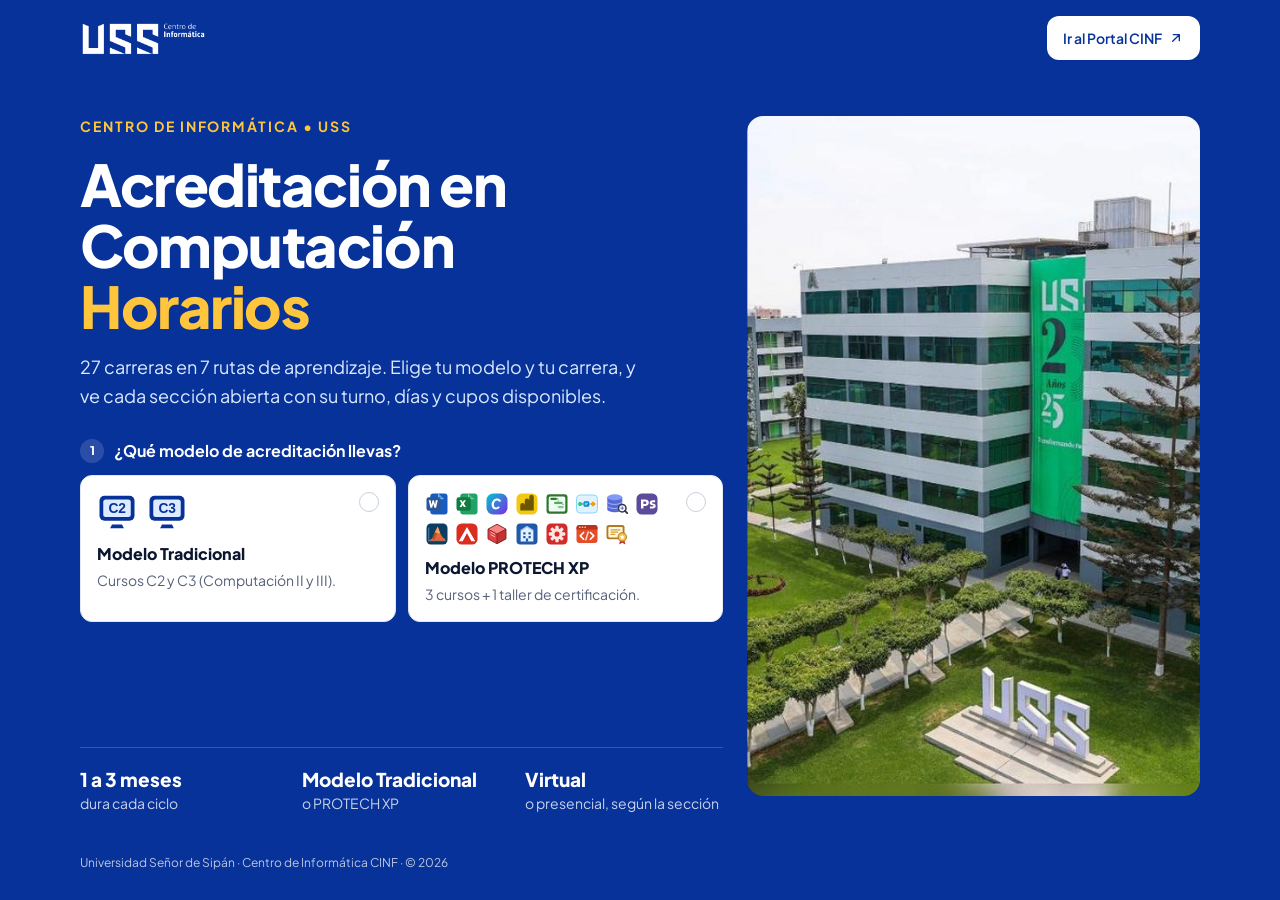
==== horarios.html @ 398cfa82 "fix(datos): filtrar filas de resumen, tratar cupos 0 sin capacidad como por definir y priorizar hoja" ====
<!DOCTYPE html>
<html lang="es" data-type="service" data-radius="soft" data-motion>

<head>
    <meta charset="utf-8" />
    <meta name="viewport" content="width=device-width, initial-scale=1" />
    <title>Horarios por carrera | Centro de Informática USS</title>
    <meta name="description"
        content="Secciones del Centro de Informática USS para tu carrera y ciclo: estado, fechas, turno, días y cupos disponibles." />
    <meta name="page-type" content="service" />
    <meta name="site-kind" content="other" />
    <meta name="theme-color" content="#073299" />
    <link rel="icon" type="image/x-icon" href="favicon.ico" />

    <meta property="og:type" content="website" />
    <meta property="og:title" content="Horarios por carrera · Centro de Informática USS" />
    <meta property="og:description" content="Secciones abiertas con turno, días y cupos disponibles." />
    <meta property="og:image" content="assets/img/campus-uss.jpg" />
    <meta property="og:locale" content="es_PE" />
    <meta name="twitter:card" content="summary_large_image" />

    <!-- Tipografía oficial USS: Plus Jakarta Sans -->
    <link rel="preconnect" href="https://fonts.googleapis.com" />
    <link rel="preconnect" href="https://fonts.gstatic.com" crossorigin />
    <link href="https://fonts.googleapis.com/css2?family=Plus+Jakarta+Sans:wght@400;500;600;700;800&display=swap"
        rel="stylesheet" />

    <link rel="stylesheet" href="assets/css/estilos.css?v=75" />
</head>

<body>
    <!-- Header institucional modular -->
    <header id="cinf-header" data-variant="claro" data-portal-url="https://informatica-uss.vercel.app/" data-back-url="index.html" data-back-text="Cambiar carrera o ciclo" data-logo-url="assets/img/logo-uss.png?v=61"></header>
    <script src="assets/js/nav-header.js"></script>

    <main id="contenido" class="wrap hoja-contenedor-horarios">
        <!-- Carrera, ruta, modelo y ciclo de la consulta -->
        <section class="banner-carrera" id="banner-carrera" aria-labelledby="txt-carrera-nombre">
            <h1 class="banner-carrera__nombre" id="txt-carrera-nombre">Psicología</h1>
            <div class="banner-carrera__ruta">
                <span class="banner-carrera__ciclo" id="txt-ciclo-badge"></span>
                <span class="banner-carrera__duracion" id="txt-duracion-badge"></span>
                <span class="banner-carrera__badge" id="txt-ruta-badge">Ruta 2</span>
                <span class="banner-carrera__categoria" id="txt-ruta-nombre">(Sociales y Leyes)</span>
                <span class="banner-carrera__modelo-badge" id="txt-modelo-badge">Modelo PROTECH XP</span>
            </div>
        </section>

        <!-- Filtros -->
        <section class="cinta-horarios" aria-label="Filtros de horarios">
            <p class="visually-hidden" id="conteo-secciones" aria-live="polite">Cargando horarios…</p>

            <div class="filtros-horarios">
                <label class="filtros-horarios__buscar">
                    <span class="visually-hidden">Buscar curso o sección</span>
                    <svg class="icono icono--sm filtros-horarios__lupa" viewBox="0 0 24 24" aria-hidden="true">
                        <circle cx="11" cy="11" r="7" />
                        <path d="m20 20-3.5-3.5" />
                    </svg>
                    <input type="search" class="campo" id="filtro-texto" placeholder="Curso o sección"
                        autocomplete="off" />
                </label>
                <select class="campo" id="filtro-curso" aria-label="Filtrar por curso">
                    <option value="">Todos los cursos</option>
                </select>
                <select class="campo" id="filtro-turno" aria-label="Filtrar por turno">
                    <option value="">Todos los turnos</option>
                    <option value="Madrugada">Madrugada</option>
                    <option value="Mañana">Mañana</option>
                    <option value="Tarde">Tarde</option>
                    <option value="Noche">Noche</option>
                </select>
                <select class="campo" id="filtro-dias" aria-label="Filtrar por días">
                    <option value="">Todos los días</option>
                </select>
                <button type="button" class="filtros-horarios__reset" id="btn-reset-filtros-top"
                    aria-label="Quitar todos los filtros" title="Quitar todos los filtros">
                    <svg class="icono icono--sm" viewBox="0 0 24 24" aria-hidden="true">
                        <path d="M3 12a9 9 0 1 0 3-6.7L3 8" />
                        <path d="M3 3v5h5" />
                    </svg>
                </button>
            </div>
        </section>

        <!-- Horarios: tabla en escritorio, tarjetas en celular -->
        <section class="tabla-horarios-wrap" aria-label="Secciones programadas">
            <p class="tabla-horarios__aviso">Desliza la tabla de lado para ver todas las columnas.</p>
            <div class="tabla-horarios__scroll">
                <table class="tabla-horarios">
                    <thead>
                        <tr>
                            <th scope="col">Curso</th>
                            <th scope="col">Sección</th>
                            <th scope="col">Estado</th>
                            <th scope="col">Fechas</th>
                            <th scope="col">Turno</th>
                            <th scope="col">Horario y días</th>
                            <th scope="col" class="col-centro">Cupos</th>
                            <th scope="col" class="col-centro">Registro</th>
                            <!-- <th scope="col">Docente</th> (oculta por ahora: MOSTRAR_DOCENTE en horarios.js) -->
                        </tr>
                    </thead>
                    <tbody id="filas-horarios"></tbody>
                </table>
            </div>

            <div class="tabla-horarios__vacio" id="sin-horarios" hidden>
                <h2>Ninguna sección coincide con los filtros</h2>
                <p>Prueba con otro turno o borra el texto del buscador.</p>
                <button type="button" class="btn btn--primary btn--sm" id="btn-reset-filtros">
                    Quitar los filtros
                </button>
            </div>
        </section>

        <!-- Conoce tu ruta: imágenes oficiales de las rutas PROTECH XP (solo en ese modelo).
             Cerrado por defecto: el estudiante lo abre si quiere ver su ruta. -->
        <details class="conoce-ruta" id="conoce-ruta">
            <summary class="conoce-ruta__summary">
                <span>
                    <h2 class="conoce-ruta__titulo" id="titulo-conoce-ruta" data-texto="horarios.conoceRutaTitulo">Conoce tu ruta</h2>
                    <span class="conoce-ruta__texto" id="conoce-ruta-texto">Llevas 3 cursos de tu ruta en el orden que
                        quieras y
                        terminas con 1 taller de certificación internacional.</span>
                </span>
                <svg class="icono conoce-ruta__chevron" viewBox="0 0 24 24" aria-hidden="true">
                    <path d="m6 9 6 6 6-6" />
                </svg>
            </summary>
            <div class="conoce-ruta__cuerpo" aria-roledescription="carrusel" aria-labelledby="titulo-conoce-ruta">
                <div class="conoce-ruta__flechas">
                    <button type="button" class="conoce-ruta__flecha" id="conoce-ruta-anterior"
                        aria-label="Imagen anterior">
                        <svg class="icono" viewBox="0 0 24 24" aria-hidden="true">
                            <path d="m15 6-6 6 6 6" />
                        </svg>
                    </button>
                    <button type="button" class="conoce-ruta__flecha" id="conoce-ruta-siguiente"
                        aria-label="Imagen siguiente">
                        <svg class="icono" viewBox="0 0 24 24" aria-hidden="true">
                            <path d="m9 6 6 6-6 6" />
                        </svg>
                    </button>
                </div>
                <div class="conoce-ruta__pista" id="conoce-ruta-pista" tabindex="0"
                    aria-label="Imágenes de las rutas; usa las flechas del teclado para pasar">
                    <div class="conoce-ruta__slide" data-rutas="" role="group" aria-roledescription="diapositiva"
                        aria-label="1 de 5: PROTECH XP">
                        <a class="conoce-ruta__abrir" href="assets/img/rutas/protech-xp.jpg" target="_blank"
                            rel="noopener" tabindex="-1">
                            <img src="assets/img/rutas/protech-xp.jpg?v=1"
                                alt="Acreditación en Computación PROTECH XP: 3 cursos de tu ruta de aprendizaje más 1 taller de certificación internacional, o 4 talleres de certificación. Al terminar obtienes la certificación Microsoft Office Specialist."
                                width="1600" height="905" loading="lazy" decoding="async" />
                        </a>
                    </div>
                    <div class="conoce-ruta__slide" data-rutas="1,2" role="group" aria-roledescription="diapositiva"
                        aria-label="2 de 5: Rutas 1 y 2">
                        <a class="conoce-ruta__abrir" href="assets/img/rutas/rutas-1-2.jpg" target="_blank"
                            rel="noopener" tabindex="-1">
                            <img src="assets/img/rutas/rutas-1-2.jpg?v=1"
                                alt="Agrupaciones 1 y 2. Salud: Word 365, Excel 365, Canva, Excel Asociado, SPSS y Base de datos científicos. Derecho, Psicología y Trabajo Social: Word 365, Excel 365, Canva, Word Asociado, Excel Asociado y SPSS. Ambas cierran con el Taller de Certificación Internacional."
                                width="1600" height="887" loading="lazy" decoding="async" />
                        </a>
                    </div>
                    <div class="conoce-ruta__slide" data-rutas="3,7" role="group" aria-roledescription="diapositiva"
                        aria-label="3 de 5: Rutas 3 y 7">
                        <a class="conoce-ruta__abrir" href="assets/img/rutas/rutas-3-7.jpg" target="_blank"
                            rel="noopener" tabindex="-1">
                            <img src="assets/img/rutas/rutas-3-7.jpg?v=1"
                                alt="Agrupaciones 3 y 7. Empresariales: Word 365, Excel 365, Canva, Excel Asociado, Microsoft Project y Power BI. Diseño, Comunicación, Sistemas y Software: Word 365, Excel 365, Canva, Word Asociado, Excel Asociado y Diseño Web. Ambas cierran con el Taller de Certificación Internacional."
                                width="1600" height="912" loading="lazy" decoding="async" />
                        </a>
                    </div>
                    <div class="conoce-ruta__slide" data-rutas="4,5" role="group" aria-roledescription="diapositiva"
                        aria-label="4 de 5: Rutas 4 y 5">
                        <a class="conoce-ruta__abrir" href="assets/img/rutas/rutas-4-5.jpg" target="_blank"
                            rel="noopener" tabindex="-1">
                            <img src="assets/img/rutas/rutas-4-5.jpg?v=1"
                                alt="Agrupaciones 4 y 5. Arquitectura, Civil y Diseño de Interiores: Excel Asociado, AutoCAD 2D y 3D, Sketchup, Microsoft Project y Revit. Sistemas, Software e Industrial: Excel Asociado, AutoCAD 2D y 3D, Bizagi, Diseño Web y Power BI. Ambas cierran con el Taller de Certificación Internacional."
                                width="1600" height="888" loading="lazy" decoding="async" />
                        </a>
                    </div>
                    <div class="conoce-ruta__slide" data-rutas="6" role="group" aria-roledescription="diapositiva"
                        aria-label="5 de 5: Ruta 6">
                        <a class="conoce-ruta__abrir" href="assets/img/rutas/ruta-6.jpg" target="_blank" rel="noopener"
                            tabindex="-1">
                            <img src="assets/img/rutas/ruta-6.jpg?v=1"
                                alt="Agrupación 6. Mecánica Eléctrica, Civil y Arquitectura: Excel Asociado, AutoCAD 2D y 3D, SolidWorks, MatLab y Diseño Mecánico con AutoCAD 3D, más el Taller de Certificación Internacional."
                                width="1600" height="594" loading="lazy" decoding="async" />
                        </a>
                    </div>
                </div>
                <div class="conoce-ruta__puntos" id="conoce-ruta-puntos">
                    <button type="button" class="conoce-ruta__punto" data-indice="0" data-rutas=""
                        aria-label="Ver PROTECH XP">PROTECH XP</button>
                    <button type="button" class="conoce-ruta__punto" data-indice="1" data-rutas="1,2"
                        aria-label="Ver Rutas 1 y 2">Rutas 1 y 2</button>
                    <button type="button" class="conoce-ruta__punto" data-indice="2" data-rutas="3,7"
                        aria-label="Ver Rutas 3 y 7">Rutas 3 y 7</button>
                    <button type="button" class="conoce-ruta__punto" data-indice="3" data-rutas="4,5"
                        aria-label="Ver Rutas 4 y 5">Rutas 4 y 5</button>
                    <button type="button" class="conoce-ruta__punto" data-indice="4" data-rutas="6"
                        aria-label="Ver Ruta 6">Ruta 6</button>
                </div>
            </div>
        </details>


        <!-- Lo que el estudiante suele preguntar antes de matricularse -->
        <details class="ayuda-horarios" id="seccion-ayuda">
            <summary class="ayuda-horarios__summary">
                <h2 class="ayuda-horarios__titulo" id="titulo-ayuda" data-texto="horarios.ayudaTitulo">¿No encuentras tu
                    curso o tu horario?</h2>
                <svg class="icono ayuda-horarios__chevron" viewBox="0 0 24 24" aria-hidden="true">
                    <path d="m6 9 6 6 6-6" />
                </svg>
            </summary>
            <div class="ayuda-horarios__cuerpo">
                <ul class="ayuda-horarios__lista">
                    <li><strong>¿Modelo Tradicional o PROTECH XP?</strong> Si llevas el modelo tradicional (cursos C2 o
                        C3),
                        elige Modelo Tradicional. Si nunca llevaste computación en la USS, te corresponde el Modelo
                        PROTECH XP con los cursos de tu carrera.</li>
                    <li><strong>Solo ves los cursos de tu ruta.</strong> Cada carrera tiene su ruta de aprendizaje
                        (algunas,
                        como Sistemas o Arquitectura, tienen dos y ven los cursos de ambas). Si te equivocaste de
                        carrera, usa «Cambiar carrera o ciclo» arriba.</li>
                    <li><strong>Un ciclo que no aparece aún no abre</strong> para tu carrera. Al inicio lo verás en la
                        lista de próximos ciclos.</li>
                    <li><strong>La sección (PEAD) es la que eliges al matricularte</strong> en el Campus Virtual.
                        Anótala
                        junto con el turno y los días.</li>
                </ul>
                <div class="ayuda-horarios__acciones">
                    <a class="btn btn--primary" href="https://wa.me/51986724506" target="_blank"
                        rel="noopener noreferrer">Escribir por WhatsApp</a>
                    <a class="btn btn--secondary" href="mailto:paccis@uss.edu.pe">Escribir a
                        paccis@uss.edu.pe</a>
                </div>
            </div>
        </details>
    </main>

    <!-- Footer institucional modular -->
    <footer id="cinf-footer"></footer>
    <script src="assets/js/nav-footer.js"></script>

    <!-- Datos (Google Drive) y lógica de horarios -->
    <script src="assets/js/config.js?v=49"></script>
    <script src="assets/js/datos.js?v=57"></script>
    <script src="assets/js/textos.js?v=2"></script>
    <script src="assets/js/horarios.js?v=76"></script>
    <script type="module">
        // En el portal (informatica-uss.vercel.app) el proxy no reenvía /assets/motion/;
        // ahí la capa de movimiento se pide directo al deploy de esta app.
        const raiz = location.hostname === 'informatica-uss.vercel.app' ? 'https://uss-consulta-curso.vercel.app/' : './';
        import(`${raiz}assets/motion/motion.js?v=61`);
    </script>
</body>

</html>
---- assets/css/estilos.css ----
/* ===================================================================
   USS Consulta de Cursos · Estilos del Centro de Informática (CINF)
   Archivo: assets/css/estilos.css
   Sistema propio (sin Bootstrap): tokens, escala tipográfica de 6 pasos,
   un estilo de tarjeta, un par de botones y un radio.
   La capa de movimiento (hover, press, entrada del hero) vive en
   assets/motion/motion.css (Taste-Skill 2.5) y lee los tokens de aquí.
   =================================================================== */

/* -------------------------------------------------------------------
   0. Tokens
   ------------------------------------------------------------------- */
:root {
    /* Color institucional USS */
    --uss-azul: #073299;
    --uss-azul-900: #041d5f;
    --uss-azul-700: #0a3fb8;
    --uss-azul-50: #eef3fd;
    --uss-oro: #ffc53d;

    /* Tierra, tinta y líneas */
    --bg: #ffffff;
    --surface: #f4f6fa;
    --ink: #0b1630;
    --ink-2: #2a3550;
    --muted: #556079;
    --line: #e2e7f0;
    --line-strong: #c7d0de;
    --card: #ffffff;

    /* Acción (la lee motion.css) */
    --action: var(--uss-azul);
    --action-ink: #ffffff;

    /* Estados */
    --ok: #0f7a45;
    --ok-bg: #e8f6ee;
    --cerrado: #b42318;
    --cerrado-bg: #fdecea;

    /* Tipografía: 6 pasos */
    --font: "Plus Jakarta Sans", system-ui, -apple-system, "Segoe UI", Roboto, sans-serif;
    --t-xs: 12px;
    --t-sm: 14px;
    --t-base: 16px;
    --t-lg: 19px;
    --t-xl: 26px;
    --t-hero: clamp(36px, 4.2vw, 60px);

    /* Forma y espacio */
    --r: 12px;
    --r-sm: 8px;
    --r-btn: 10px;
    --gut: 80px;
    --wrap: 1280px;
    --nav-h: 76px;
    --ease: cubic-bezier(.2, .8, .2, 1);
    --sombra: 0 1px 2px rgb(11 22 48 / .05), 0 8px 24px -16px rgb(11 22 48 / .18);
}

/* -------------------------------------------------------------------
   1. Base
   ------------------------------------------------------------------- */
*,
*::before,
*::after {
    box-sizing: border-box;
}

html {
    -webkit-text-size-adjust: 100%;
}

body {
    margin: 0;
    min-height: 100vh;
    display: flex;
    flex-direction: column;
    background: var(--surface);
    color: var(--ink);
    font-family: var(--font);
    font-size: var(--t-base);
    line-height: 1.5;
    -webkit-font-smoothing: antialiased;
}

h1, h2, h3, p, ul, ol, figure {
    margin: 0;
}

img, svg {
    display: block;
    max-width: 100%;
}

button, input, select {
    font: inherit;
    color: inherit;
}

button {
    cursor: pointer;
}

a {
    color: var(--action);
}

[hidden] {
    display: none !important;
}

:focus-visible {
    outline: 2px solid var(--action);
    outline-offset: 2px;
}

.visually-hidden {
    position: absolute !important;
    width: 1px;
    height: 1px;
    padding: 0;
    margin: -1px;
    overflow: hidden;
    clip: rect(0 0 0 0);
    white-space: nowrap;
    border: 0;
}

.icono {
    width: 20px;
    height: 20px;
    flex: none;
    fill: none;
    stroke: currentColor;
    stroke-width: 1.8;
    stroke-linecap: round;
    stroke-linejoin: round;
}

.icono--sm {
    width: 16px;
    height: 16px;
}

.wrap {
    width: min(100% - 2 * var(--gut), var(--wrap));
    margin-inline: auto;
}

@media (max-width: 1023px) {
    :root {
        --gut: 48px;
    }
}

@media (max-width: 639px) {
    :root {
        --gut: 20px;
    }
}

/* Enlace para saltar al contenido: primer foco del teclado */
.skip-link {
    position: absolute;
    top: 12px;
    left: 0;
    z-index: 100;
    padding: 10px 16px;
    border-radius: var(--r-btn);
    background: var(--bg);
    color: var(--ink);
    font-weight: 700;
    font-size: var(--t-sm);
    text-decoration: none;
    transform: translateY(-160%);
}

.skip-link:focus-visible {
    transform: none;
}

/* -------------------------------------------------------------------
   2. Botones: un par (primario y secundario) + variante clara sobre azul
   El hover, el paso de 1px y el press los pone motion.css.
   ------------------------------------------------------------------- */
.btn {
    display: inline-flex;
    align-items: center;
    justify-content: center;
    gap: 8px;
    min-height: 44px;
    padding: 0 18px;
    border: 1px solid transparent;
    border-radius: var(--r-btn);
    font-size: var(--t-sm);
    font-weight: 700;
    line-height: 1;
    text-decoration: none;
    white-space: nowrap;
    cursor: pointer;
}

.btn--primary {
    background: var(--action);
    color: var(--action-ink);
}

.btn--secondary {
    background: var(--bg);
    color: var(--ink);
    border-color: var(--line-strong);
}

.btn--claro {
    background: transparent;
    color: #ffffff;
    border-color: rgb(255 255 255 / .42);
}

.btn--claro:hover {
    background: rgb(255 255 255 / .1);
    border-color: rgb(255 255 255 / .8);
}

.btn--sm {
    min-height: 40px;
    padding: 0 14px;
}

.btn--lg {
    min-height: 56px;
    height: 56px;
    padding: 0 24px;
    border-radius: 12px;
    font-size: 16px;
    font-weight: 700;
}

@media (min-width: 640px) {
    .btn--lg {
        min-height: 64px;
        height: 64px;
    }
}

/* -------------------------------------------------------------------
   3. Navegación
   ------------------------------------------------------------------- */
.nav {
    position: relative;
    z-index: 20;
}

.nav__fila {
    position: relative;
    display: flex;
    align-items: center;
    justify-content: space-between;
    gap: 16px;
    min-height: var(--nav-h);
}

.nav__izq {
    display: flex;
    align-items: center;
    gap: 16px;
    min-width: 0;
}

.nav__marca {
    display: inline-flex;
    align-items: center;
    min-height: 44px;
    text-decoration: none;
}

.nav__marca img {
    width: auto;
    height: 34px;
}

.nav--sobre-azul .nav__marca img {
    filter: brightness(0) invert(1);
}

/* Sobre el azul del hero (portada) */
.nav--sobre-azul {
    position: absolute;
    inset: 0 0 auto 0;
}

/* Barra clara fija (página de horarios) */
.nav--claro {
    position: sticky;
    top: 0;
    background: var(--bg);
    border-bottom: 1px solid var(--line);
}

.nav--claro .nav__fila {
    min-height: 64px;
}

.nav__texto-largo {
    display: inline;
}

/* -------------------------------------------------------------------
   4. Portada: el hero es la herramienta (pasos 1 a 3) + foto del campus
   ------------------------------------------------------------------- */
.hero {
    position: relative;
    min-height: 100vh;
    min-height: 100svh;
    display: flex;
    flex-direction: column;
    padding-top: var(--nav-h);
    padding-bottom: 0;
    background: var(--uss-azul);
    color: #ffffff;
}

/* Sobre el azul, la acción principal es el dorado institucional */
.hero {
    --action: var(--uss-oro);
    --action-ink: var(--ink);
}

.hero > .wrap {
    flex: 1;
    display: flex;
    flex-direction: column;
    justify-content: space-between;
}

.hero-text {
    flex: 1;
    margin-block: auto;
    padding: 32px 0;
}

@media (min-width: 1024px) {
    .hero-text {
        padding: 40px 0;
    }
}

.hero__pie {
    padding-bottom: 28px;
    color: rgb(255 255 255 / .72);
    font-size: var(--t-xs);
    text-wrap: balance;
}

/* Tres datos reales al pie de la columna de texto */
.hero__datos {
    display: grid;
    grid-template-columns: repeat(3, minmax(0, 1fr));
    gap: 24px;
    margin: auto 0 0;
    padding-top: 20px;
    border-top: 1px solid rgb(255 255 255 / .18);
}

.hero__datos dt {
    font-size: var(--t-lg);
    font-weight: 800;
    line-height: 1.2;
}

.hero__datos dd {
    margin: 2px 0 0;
    font-size: var(--t-sm);
    color: rgb(255 255 255 / .78);
}

.hero:has(#vista-ciclos:not([hidden])) .hero__datos {
    display: none;
}

.hero > .wrap {
    position: relative;
    z-index: 1;
}

.hero__grid {
    display: grid;
    grid-template-columns: repeat(12, minmax(0, 1fr));
    column-gap: 24px;
    row-gap: 32px;
    align-items: start;
}

.hero__texto {
    grid-column: 1 / span 7;
    align-self: stretch;
    padding-right: 0;
    display: flex;
    flex-direction: column;
    min-width: 0;
}

.hero-intro {
    display: flex;
    flex-direction: column;
}

.hero__eyebrow {
    color: var(--uss-oro, #ffc53d);
    font-size: 14px;
    font-weight: 700;
    letter-spacing: .14em;
    text-transform: uppercase;
    margin: 0 0 16px 0;
}

.hero h1 {
    font-size: 2.15rem;
    line-height: 1.06;
    font-weight: 800;
    letter-spacing: -0.025em;
    margin: 0 0 16px 0;
    color: #ffffff;
    max-width: none;
    text-wrap: balance;
}

@media (min-width: 640px) {
    .hero h1 {
        font-size: 3rem;
    }
}

@media (min-width: 1280px) {
    .hero h1 {
        font-size: 3.6rem;
    }
}

.hero__resalte {
    display: block;
    color: var(--uss-oro, #ffc53d);
}

.hero__lead {
    max-width: 576px;
    color: #dbeafe;
    font-size: 18px;
    line-height: 1.625;
    margin: 0 0 28px 0;
}

.hero__frame {
    grid-column: 8 / span 5;
    position: relative;
    align-self: stretch;
    height: min(680px, calc(100svh - var(--nav-h) - 96px));
    min-height: 440px;
    border-radius: 16px;
    overflow: hidden;
    background: var(--uss-azul-900);
}

.hero__media {
    width: 100%;
    height: 100%;
    object-fit: cover;
    object-position: 46% 60%;
    transition: transform 700ms cubic-bezier(0.16, 1, 0.3, 1);
}

.hero__frame:hover .hero__media {
    transform: scale(1.03);
}

/* Con la carrera elegida el hero cede espacio a los pasos 2 y 3 */
.hero:has(#vista-ciclos:not([hidden])) h1 {
    max-width: none;
    font-size: clamp(30px, 2.8vw, 40px);
}

.hero:has(#vista-ciclos:not([hidden])) .hero__lead {
    display: none;
}

.hero:has(#vista-ciclos:not([hidden])) .hero__texto {
    gap: 16px;
}

/* -------------------------------------------------------------------
   5. Panel de la herramienta (una sola caja)
   ------------------------------------------------------------------- */
.herramienta {
    position: relative;
    color: #ffffff;
}

.campo__etiqueta {
    display: block;
    margin-bottom: 8px;
    font-size: var(--t-sm);
    font-weight: 700;
    color: #ffffff;
}

.campo__ayuda {
    margin-top: 10px;
    font-size: var(--t-sm);
    color: rgb(255 255 255 / .78);
}

/* Paso: número + título en una línea, separado por una regla fina */
.paso + .paso {
    margin-top: 20px;
    padding-top: 20px;
    border-top: 1px solid rgb(255 255 255 / .18);
}

.paso__titulo {
    display: flex;
    align-items: center;
    gap: 10px;
    margin-bottom: 12px;
    font-size: var(--t-base);
    font-weight: 700;
    color: #ffffff;
}

.paso__num {
    display: inline-grid;
    place-items: center;
    width: 24px;
    height: 24px;
    flex: none;
    border-radius: 50%;
    background: rgb(255 255 255 / .14);
    color: #ffffff;
    font-size: var(--t-xs);
    font-weight: 800;
}

/* --- Buscador de carrera (combobox) --- */
.buscador-fila {
    display: flex;
    gap: 12px;
}

@media (max-width: 639px) {
    .buscador-fila {
        flex-direction: column;
    }
}

.carrera-combobox {
    position: relative;
    flex: 1;
    min-width: 0;
}

.carrera-combobox__wrap {
    position: relative;
}

.carrera-combobox__icono {
    position: absolute;
    top: 50%;
    left: 16px;
    color: var(--muted);
    transform: translateY(-50%);
    pointer-events: none;
}

.carrera-combobox__input {
    width: 100%;
    height: 56px;
    color: var(--ink);
    padding: 0 56px 0 46px;
    border: 1px solid var(--line-strong);
    border-radius: 12px;
    background: var(--bg);
    font-size: var(--t-base);
    font-weight: 500;
    transition: border-color 140ms var(--ease), box-shadow 140ms var(--ease);
}

@media (min-width: 640px) {
    .carrera-combobox__input {
        height: 64px;
    }
}

.carrera-combobox__input:hover {
    border-color: color-mix(in oklab, var(--ink) 40%, transparent);
}

.carrera-combobox__input:focus,
.carrera-combobox__wrap.abierto .carrera-combobox__input {
    border-color: var(--uss-azul);
    box-shadow: 0 0 0 3px var(--uss-oro);
    outline: none;
}

.carrera-combobox__input::placeholder {
    color: #6b7489;
}

.carrera-combobox__chevron {
    position: absolute;
    top: 6px;
    right: 6px;
    display: inline-grid;
    place-items: center;
    width: 44px;
    height: 44px;
    flex: none;
    border: 0;
    border-radius: var(--r-sm);
    background: transparent;
    color: var(--muted);
    transition: background-color 150ms var(--ease), color 150ms var(--ease);
}

.carrera-combobox__chevron:hover {
    background: var(--surface);
    color: var(--ink);
}

.carrera-combobox__wrap.abierto .carrera-combobox__chevron .icono {
    transform: rotate(180deg);
}

.carrera-combobox__dropdown {
    color: var(--ink);
    overscroll-behavior: contain;
    position: absolute;
    top: calc(100% + 6px);
    left: 0;
    right: 0;
    z-index: 30;
    max-height: min(320px, 46vh);
    overflow-y: auto;
    padding: 6px;
    border: 1px solid var(--line);
    border-radius: var(--r);
    background: var(--bg);
    box-shadow: 0 18px 40px -18px rgb(11 22 48 / .35);
}

.carrera-combobox__item {
    display: flex;
    align-items: center;
    justify-content: space-between;
    gap: 12px;
    min-height: 44px;
    padding: 8px 12px;
    border-radius: var(--r-sm);
    font-size: var(--t-base);
    font-weight: 500;
    cursor: pointer;
}

.carrera-combobox__item:hover,
.carrera-combobox__item.activo {
    background: var(--uss-azul-50);
}

.carrera-combobox__item.seleccionado {
    color: var(--uss-azul);
    font-weight: 700;
}

.carrera-combobox__item-ruta {
    flex: none;
    font-size: var(--t-xs);
    font-weight: 600;
    color: var(--muted);
}

.carrera-combobox__highlight {
    background: #fff1c7;
    border-radius: 3px;
}

.carrera-combobox__empty {
    padding: 14px 12px;
    font-size: var(--t-sm);
    color: var(--muted);
}

/* --- Carrera elegida --- */
.carrera-seleccionada-barra {
    display: flex;
    align-items: center;
    justify-content: space-between;
    gap: 12px;
    margin-bottom: 20px;
    padding-bottom: 16px;
    border-bottom: 1px solid rgb(255 255 255 / .18);
}

.carrera-seleccionada-barra__tag {
    display: block;
    font-size: var(--t-xs);
    font-weight: 600;
    color: rgb(255 255 255 / .72);
}

.carrera-seleccionada-barra__nombre {
    display: block;
    font-size: var(--t-lg);
    font-weight: 800;
    line-height: 1.25;
}

/* --- Una sola familia de tarjeta: opciones de modelo y ciclos --- */
.card {
    position: relative;
    display: flex;
    flex-direction: column;
    gap: 6px;
    width: 100%;
    padding: 16px;
    border: 1px solid var(--line);
    border-radius: var(--r);
    background: var(--card);
    color: var(--ink);
    text-align: left;
    cursor: pointer;
}

.card[aria-checked="true"],
.card.activa {
    border-color: var(--uss-oro);
    box-shadow: 0 0 0 2px var(--uss-oro);
}

.selector-modelo-grid {
    display: grid;
    grid-template-columns: repeat(2, minmax(0, 1fr));
    gap: 12px;
}

.card-modelo-opcion__check {
    position: absolute;
    top: 16px;
    right: 16px;
    width: 20px;
    height: 20px;
    border: 1.5px solid var(--line-strong);
    border-radius: 50%;
    background: var(--bg);
}

.card[aria-checked="true"] .card-modelo-opcion__check {
    border: 6px solid var(--action);
}

.card-modelo-opcion__iconos {
    display: flex;
    flex-wrap: wrap;
    gap: 6px;
    margin-bottom: 6px;
    padding-right: 32px; /* deja libre el círculo de selección */
}

.card-modelo-opcion__iconos img {
    width: 24px;
    height: 24px;
}

/* Modelo Tradicional: dos íconos con la sigla (C2, C3), más grandes para que se lea */
.card-modelo-opcion__iconos--grandes {
    gap: 10px;
}

.card-modelo-opcion__iconos--grandes img {
    width: 40px;
    height: 40px;
}

.card-modelo-opcion__titulo {
    padding-right: 28px;
    font-size: var(--t-base);
    font-weight: 800;
    line-height: 1.3;
}

.card-modelo-opcion__desc {
    font-size: var(--t-sm);
    line-height: 1.45;
    color: var(--muted);
}

/* --- Ciclos --- */
.grid-ciclos-compacto {
    display: grid;
    grid-template-columns: repeat(2, minmax(0, 1fr));
    gap: 16px 12px;
    margin-top: 10px;
}

.ciclo-btn {
    position: relative;
    gap: 12px;
    font: inherit;
}

.ciclo-btn:disabled {
    cursor: not-allowed;
    opacity: .5;
}

/* Badge de duración en meses superpuesto en el lado superior derecho */
.ciclo-btn__meses-badge {
    position: absolute;
    top: -10px;
    right: 14px;
    z-index: 2;
    display: inline-flex;
    align-items: center;
    justify-content: center;
    height: 22px;
    padding: 0 10px;
    border-radius: 999px;
    background: #ffffff;
    color: var(--uss-azul);
    border: 1.5px solid var(--uss-azul);
    font-size: 11px;
    font-weight: 800;
    line-height: 1;
    letter-spacing: 0.02em;
    box-shadow: 0 2px 6px -1px rgb(11 22 48 / .18);
    pointer-events: none;
    white-space: nowrap;
    transition: background 150ms var(--ease), color 150ms var(--ease), border-color 150ms var(--ease), box-shadow 150ms var(--ease);
}

@media (hover: hover) and (pointer: fine) {
    .ciclo-btn:hover .ciclo-btn__meses-badge {
        background: var(--uss-azul);
        color: #ffffff;
        border-color: #ffffff;
        box-shadow: 0 4px 10px -1px rgb(4 29 95 / .35);
    }
}

.ciclo-btn__header {
    display: flex;
    flex-direction: column;
    gap: 2px;
    padding-right: 76px; /* Espacio para el badge superpuesto */
}

.ciclo-btn__mes {
    font-size: var(--t-lg);
    font-weight: 800;
    line-height: 1.2;
}

.ciclo-btn__duracion {
    font-size: var(--t-sm);
    font-weight: 700;
    color: var(--uss-azul-700);
    letter-spacing: -0.01em;
}

.ciclo-btn__footer {
    display: flex;
    flex-direction: column;
    align-items: flex-start;
    gap: 8px;
    margin-top: auto;
}

.ciclo-btn__badge {
    font-size: var(--t-xs);
    font-weight: 700;
    color: var(--ok);
}

.ciclo-btn__accion {
    display: inline-flex;
    align-items: center;
    gap: 6px;
    font-size: var(--t-sm);
    font-weight: 700;
    color: var(--uss-azul);
}

.ciclo-btn__accion::after {
    content: "→";
    transition: transform 120ms var(--ease);
}

@media (hover: hover) and (pointer: fine) {
    .ciclo-btn:hover .ciclo-btn__accion::after {
        transform: translateX(3px);
        transition-duration: 150ms;
    }
}

.ciclos-proximos {
    margin-top: 12px;
    font-size: var(--t-sm);
    color: rgb(255 255 255 / .82);
}

.ciclos-ayuda {
    margin-top: 12px;
    font-size: var(--t-sm);
    color: rgb(255 255 255 / .82);
}

.ciclos-ayuda a {
    color: #ffffff;
    font-weight: 700;
    text-underline-offset: 3px;
}

/* --- Estado de red (carga desde Google Drive) --- */
.estado-red {
    padding: 4px 0;
}

.estado-red__titulo {
    font-weight: 800;
    color: var(--cerrado);
}

.estado-red__texto {
    display: flex;
    align-items: center;
    gap: 10px;
    font-size: var(--t-sm);
    color: var(--muted);
}

/* En la portada el estado de red va sobre el azul */
.hero .estado-red__titulo {
    color: #ffd2cc;
}

.hero .estado-red__texto {
    color: rgb(255 255 255 / .85);
}

.hero .estado-red__spinner {
    border-color: rgb(255 255 255 / .25);
    border-top-color: #ffffff;
}

.hero .esqueleto {
    background: linear-gradient(90deg, rgb(255 255 255 / .06) 0%, rgb(255 255 255 / .14) 50%, rgb(255 255 255 / .06) 100%);
    background-size: 200% 100%;
}

.estado-red--error .estado-red__texto {
    margin-top: 4px;
}

.estado-red__acciones {
    display: flex;
    flex-wrap: wrap;
    gap: 8px;
    margin-top: 14px;
}

.estado-red__spinner {
    width: 16px;
    height: 16px;
    flex: none;
    border: 2px solid var(--line);
    border-top-color: var(--action);
    border-radius: 50%;
    animation: giro 0.8s linear infinite;
}

@keyframes giro {
    to {
        transform: rotate(360deg);
    }
}

.estado-red__esqueletos {
    display: grid;
    grid-template-columns: repeat(2, minmax(0, 1fr));
    gap: 12px;
    margin-top: 14px;
}

.estado-red__filas {
    display: grid;
    gap: 8px;
    margin-top: 14px;
}

.esqueleto {
    border-radius: var(--r-sm);
    background: linear-gradient(90deg, var(--surface) 0%, #e9edf4 50%, var(--surface) 100%);
    background-size: 200% 100%;
    animation: brillo 1.4s ease-in-out infinite;
}

.esqueleto--ciclo {
    height: 104px;
}

.esqueleto--fila {
    height: 44px;
}

@keyframes brillo {
    from {
        background-position: 100% 0;
    }

    to {
        background-position: -100% 0;
    }
}

/* -------------------------------------------------------------------
   6. Pie
   ------------------------------------------------------------------- */
.footer-uss {
    margin-top: auto;
    padding: 10px 0;
    border-top: 1px solid var(--line);
    background: var(--bg);
    color: var(--muted);
    font-size: var(--t-xs);
}

/* -------------------------------------------------------------------
   7. Página de horarios
   ------------------------------------------------------------------- */
.hoja-contenedor-horarios {
    display: flex;
    flex-direction: column;
    gap: 16px;
    padding-top: 24px;
    padding-bottom: 32px;
}

/* --- Cabecera de la consulta: carrera, ruta, modelo y ciclo --- */
.banner-carrera {
    display: flex;
    flex-wrap: wrap;
    align-items: center;
    gap: 8px 20px;
}

.banner-carrera__ciclo {
    display: inline-flex;
    align-items: center;
    min-height: 26px;
    padding: 0 10px;
    border-radius: 999px;
    background: var(--ink);
    color: #ffffff;
    font-size: var(--t-xs);
    font-weight: 700;
}

.banner-carrera__ciclo:empty {
    display: none;
}

.banner-carrera__nombre {
    font-size: var(--t-xl);
    font-weight: 800;
    line-height: 1.15;
    letter-spacing: -0.015em;
}

.banner-carrera__ruta {
    display: flex;
    flex-wrap: wrap;
    align-items: center;
    gap: 6px 10px;
    font-size: var(--t-sm);
    color: var(--muted);
}

.etiqueta,
.banner-carrera__badge,
.banner-carrera__duracion,
.banner-carrera__modelo-badge {
    display: inline-flex;
    align-items: center;
    min-height: 26px;
    padding: 0 10px;
    border-radius: 999px;
    background: var(--bg);
    border: 1px solid var(--line);
    color: var(--ink-2);
    font-size: var(--t-xs);
    font-weight: 700;
}

.banner-carrera__duracion {
    background: #f8fafc;
    border-color: #e2e8f0;
    color: #334155;
    letter-spacing: 0.01em;
}

.banner-carrera__duracion:empty {
    display: none;
}

.banner-carrera__modelo-badge {
    background: var(--uss-azul-50);
    border-color: transparent;
    color: var(--uss-azul);
}

/* --- Filtros --- */
.cinta-horarios {
    padding: 16px;
    border: 1px solid var(--line);
    border-radius: var(--r);
    background: var(--bg);
}

.filtros-horarios {
    display: grid;
    grid-template-columns: minmax(220px, 1.6fr) repeat(3, minmax(0, 1fr)) 44px;
    gap: 8px;
}

.filtros-horarios__buscar {
    position: relative;
    display: block;
    margin: 0;
}

.filtros-horarios__lupa {
    position: absolute;
    top: 50%;
    left: 12px;
    color: var(--muted);
    transform: translateY(-50%);
    pointer-events: none;
}

.campo {
    width: 100%;
    min-height: 44px;
    padding: 0 12px;
    border: 1px solid var(--line-strong);
    border-radius: var(--r-btn);
    background-color: var(--bg);
    font-size: var(--t-sm);
    font-weight: 500;
    color: var(--ink);
    transition: border-color 140ms var(--ease), box-shadow 140ms var(--ease);
}

.campo:hover {
    border-color: color-mix(in oklab, var(--ink) 40%, transparent);
}

.campo:focus {
    border-color: var(--action);
    box-shadow: 0 0 0 3px rgb(7 50 153 / .14);
    outline: none;
}

.filtros-horarios__buscar .campo {
    padding-left: 38px;
}

select.campo {
    appearance: none;
    padding-right: 34px;
    background-image: url("data:image/svg+xml,%3Csvg xmlns='http://www.w3.org/2000/svg' viewBox='0 0 24 24' fill='none' stroke='%23556079' stroke-width='2' stroke-linecap='round' stroke-linejoin='round'%3E%3Cpath d='m6 9 6 6 6-6'/%3E%3C/svg%3E");
    background-repeat: no-repeat;
    background-position: right 10px center;
    background-size: 16px;
    text-overflow: ellipsis;
    cursor: pointer;
}

select.campo.filtro-activo {
    border-color: var(--action);
    background-color: var(--uss-azul-50);
    color: var(--uss-azul);
    font-weight: 700;
}

.filtros-horarios__reset {
    display: inline-grid;
    place-items: center;
    width: 44px;
    height: 44px;
    border: 1px solid var(--line-strong);
    border-radius: var(--r-btn);
    background: var(--bg);
    color: var(--ink-2);
    transition: background-color 150ms var(--ease), transform 90ms var(--ease);
}

.filtros-horarios__reset:hover {
    background: var(--surface);
}

.filtros-horarios__reset:active {
    transform: translateY(1px) scale(.985);
}

/* --- Tabla --- */
.tabla-horarios-wrap {
    border: 1px solid var(--line);
    border-radius: var(--r);
    background: var(--bg);
    overflow: hidden;
}

.tabla-horarios__aviso {
    display: none;
    padding: 8px 16px;
    border-bottom: 1px solid var(--line);
    font-size: var(--t-xs);
    color: var(--muted);
}

.tabla-horarios-wrap.se-desliza .tabla-horarios__aviso {
    display: block;
}

.tabla-horarios__scroll {
    max-height: var(--alto-tabla, calc(100vh - 300px));
    min-height: 220px;
    overflow: auto;
    -webkit-overflow-scrolling: touch;
}

.tabla-horarios {
    width: 100%;
    border-collapse: separate;
    border-spacing: 0;
    font-size: var(--t-sm);
}

.tabla-horarios thead th {
    position: sticky;
    top: 0;
    z-index: 2;
    padding: 10px;
    border-bottom: 1px solid var(--line);
    background: #f8f9fc;
    color: var(--muted);
    font-size: var(--t-xs);
    font-weight: 700;
    text-align: left;
    white-space: nowrap;
}

.tabla-horarios tbody td {
    padding: 10px;
    border-bottom: 1px solid #eef1f6;
    vertical-align: middle;
    color: var(--ink);
}

.tabla-horarios tbody tr:last-child td {
    border-bottom: 0;
}

.tabla-horarios tbody tr {
    transition: background-color 120ms var(--ease);
}

.tabla-horarios tbody tr:hover td {
    background: #f8f9fc;
}

.tabla-horarios .col-centro {
    text-align: center;
}

/* Curso: icono real + nombre; repetido en filas seguidas se atenúa */
.badge-curso {
    display: inline-flex;
    align-items: center;
    gap: 10px;
    white-space: nowrap;
}

.badge-curso__icono {
    width: 24px;
    height: 24px;
    flex: none;
}

.badge-curso strong {
    font-weight: 700;
}

.col-curso--repite .badge-curso strong {
    color: var(--muted);
    font-weight: 600;
}

.badge-seccion {
    font-weight: 700;
    white-space: nowrap;
}

/* Estado: el único chip con color */
.badge-estado {
    display: inline-flex;
    align-items: center;
    gap: 6px;
    font-size: var(--t-sm);
    font-weight: 700;
    white-space: nowrap;
}

.badge-estado::before {
    content: "";
    width: 8px;
    height: 8px;
    border-radius: 50%;
    background: currentColor;
}

.badge-estado--abierto {
    color: var(--ok);
}

.badge-estado--cerrado {
    color: var(--cerrado);
}

.badge-estado--pendiente {
    color: var(--muted);
}

.fila-cerrada td {
    color: var(--muted);
}

.fila-cerrada .badge-curso__icono {
    opacity: .5;
}

.celda-fechas,
.celda-dias {
    display: flex;
    flex-direction: column;
    line-height: 1.35;
    white-space: nowrap;
}

.celda-fechas__fin,
.celda-dias__dias {
    font-size: var(--t-xs);
    color: var(--muted);
}

.celda-dias__hora {
    font-weight: 700;
}

.badge-turno,
.badge-aula {
    display: inline-flex;
    align-items: center;
    gap: 6px;
    white-space: nowrap;
}

.badge-turno__icono {
    width: 16px;
    height: 16px;
}

.badge-aula .icono {
    color: var(--muted);
}

.badge-cupos {
    font-weight: 700;
    white-space: nowrap;
    font-variant-numeric: tabular-nums;
}

.badge-cupos--agotado {
    color: var(--muted);
    opacity: 0.65;
}

/* Columna Registro y Botón Registrar */
.col-registro {
    text-align: center;
    white-space: nowrap;
    min-width: 110px;
}

.btn-registrar {
    display: inline-flex;
    align-items: center;
    justify-content: center;
    height: 34px;
    min-height: 34px;
    padding: 0 16px;
    border-radius: var(--r-btn);
    font-size: var(--t-xs);
    font-weight: 700;
    line-height: 1;
    border: 1px solid transparent;
    cursor: pointer;
    transition: background-color 140ms var(--ease), border-color 140ms var(--ease), transform 90ms var(--ease), box-shadow 140ms var(--ease);
    text-decoration: none;
    user-select: none;
}

.btn-registrar--activo {
    background: var(--uss-azul);
    color: #ffffff;
    box-shadow: 0 1px 2px rgb(7 50 153 / .2);
}

.btn-registrar--activo:hover {
    background: var(--uss-azul-700);
    transform: translateY(-1px);
    box-shadow: 0 4px 10px rgb(7 50 153 / .3);
}

.btn-registrar--activo:active {
    transform: translateY(1px);
}

.btn-registrar--cerrado {
    background: var(--surface);
    color: var(--muted);
    border-color: var(--line);
    cursor: not-allowed;
    opacity: 0.6;
}

.btn-registrar--sincronizando {
    display: inline-flex;
    align-items: center;
    justify-content: center;
    height: 34px;
    min-height: 34px;
    padding: 0 16px;
    border-radius: var(--r-btn);
    font-size: var(--t-xs);
    font-weight: 700;
    background: #f1f4f9;
    color: var(--muted);
    opacity: 0.65;
    animation: tenue-brillo 1.8s ease-in-out infinite;
}

.docente-asignado {
    font-weight: 600;
    min-width: 140px;
}

.docente-pendiente {
    color: var(--muted);
    font-style: italic;
    min-width: 140px;
}

.col-acceso {
    text-align: right;
}

.btn-zoom {
    min-height: 36px;
    padding: 0 12px;
}

.badge-acceso-pendiente {
    font-size: var(--t-xs);
    color: var(--muted);
    white-space: nowrap;
}

.resaltado {
    padding: 0 1px;
    border-radius: 3px;
    background: #fff1c7;
    color: inherit;
}

.tabla-horarios__vacio {
    display: flex;
    flex-direction: column;
    align-items: flex-start;
    gap: 8px;
    padding: 32px 24px;
}

.tabla-horarios__vacio h2 {
    font-size: var(--t-lg);
    font-weight: 800;
}

.tabla-horarios__vacio p {
    color: var(--muted);
}

.tabla-horarios__vacio .btn {
    margin-top: 8px;
}

/* --- Sincronización en vivo (Taste-Skill / Anti-Slop Loading) --- */
.sincronizacion-activa {
    position: relative;
    margin-bottom: 12px;
    padding: 12px 16px;
    border-radius: var(--r);
    border: 1px solid var(--line);
    background: var(--bg);
    overflow: hidden;
    box-shadow: 0 1px 3px rgb(0 0 0 / .03);
}

.sincronizacion-activa__progreso {
    position: absolute;
    inset: 0 0 auto 0;
    height: 2px;
    background: var(--uss-azul-50);
    overflow: hidden;
}

.sincronizacion-activa__progreso::after {
    content: "";
    position: absolute;
    inset: 0 auto 0 0;
    width: 28%;
    background: linear-gradient(90deg, #073299, #0d6efd);
    border-radius: 999px;
    animation: avance-sincronizacion 1.4s var(--ease) infinite;
}

@keyframes avance-sincronizacion {
    from {
        transform: translateX(-100%);
    }
    to {
        transform: translateX(380%);
    }
}

.sincronizacion-activa__cuerpo {
    display: flex;
    align-items: center;
    justify-content: space-between;
    gap: 16px;
    flex-wrap: wrap;
}

.sincronizacion-activa__info {
    display: flex;
    align-items: center;
    gap: 12px;
}

.sincronizacion-activa__pulso {
    position: relative;
    display: inline-flex;
    align-items: center;
    justify-content: center;
    width: 14px;
    height: 14px;
    flex: none;
}

.sincronizacion-activa__dot {
    width: 8px;
    height: 8px;
    border-radius: 50%;
    background: var(--uss-azul);
    animation: pulso-dot 1.6s ease-in-out infinite;
}

.sincronizacion-activa__onda {
    position: absolute;
    inset: 0;
    border-radius: 50%;
    border: 1.5px solid var(--uss-azul);
    opacity: .75;
    animation: pulso-onda 1.6s cubic-bezier(0, .2, .8, 1) infinite;
}

@keyframes pulso-dot {
    0%, 100% {
        transform: scale(1);
        opacity: 1;
    }
    50% {
        transform: scale(0.85);
        opacity: 0.7;
    }
}

@keyframes pulso-onda {
    0% {
        transform: scale(0.6);
        opacity: 0.8;
    }
    100% {
        transform: scale(1.6);
        opacity: 0;
    }
}

.sincronizacion-activa__textos {
    display: flex;
    flex-direction: column;
    gap: 1px;
}

.sincronizacion-activa__titulo {
    font-size: var(--t-sm);
    font-weight: 700;
    color: var(--ink);
}

.sincronizacion-activa__detalle {
    font-size: var(--t-xs);
    color: var(--muted);
}

.sincronizacion-activa__meta {
    display: flex;
    align-items: center;
    gap: 8px;
}

.sincronizacion-activa__chip {
    display: inline-flex;
    align-items: center;
    padding: 3px 9px;
    border-radius: 999px;
    background: var(--uss-azul-50);
    color: var(--uss-azul);
    font-size: var(--t-xs);
    font-weight: 700;
    letter-spacing: 0.02em;
}

/* --- Filas sincronizando (cursos reales + placeholders vivos) --- */
.fila-sincronizando {
    opacity: 0.88;
    cursor: default !important;
}

.fila-sincronizando .col-curso {
    opacity: 1 !important;
}

.badge-seccion--sincronizando,
.badge-estado--sincronizando,
.celda-fechas--sincronizando,
.badge-turno--sincronizando,
.celda-dias--sincronizando,
.badge-cupos--sincronizando {
    opacity: 0.65;
    background: #f1f4f9 !important;
    color: var(--muted) !important;
    border-color: #e2e8f0 !important;
    animation: tenue-brillo 1.8s ease-in-out infinite;
}

@keyframes tenue-brillo {
    0%, 100% {
        opacity: 0.6;
    }
    50% {
        opacity: 0.9;
    }
}

.tabla-horarios tbody tr:not(.fila-sincronizando) {
    animation: fadeInTr 0.22s var(--ease) both;
}

@keyframes fadeInTr {
    from {
        opacity: 0;
        transform: translateY(2px);
    }
    to {
        opacity: 1;
        transform: translateY(0);
    }
}

/* --- Preguntas frecuentes: desplegable, cerrado por defecto --- */
.ayuda-horarios {
    border: 1px solid var(--line);
    border-radius: var(--r);
    background: var(--bg);
}

.ayuda-horarios__summary {
    display: flex;
    align-items: center;
    justify-content: space-between;
    gap: 16px;
    min-height: 56px;
    padding: 12px 16px;
    border-radius: var(--r);
    cursor: pointer;
    list-style: none;
    transition: background-color 150ms var(--ease);
}

.ayuda-horarios__summary::-webkit-details-marker {
    display: none;
}

.ayuda-horarios__summary:hover {
    background: #f8f9fc;
}

.ayuda-horarios__titulo {
    font-size: var(--t-base);
    font-weight: 700;
}

.ayuda-horarios__chevron {
    color: var(--muted);
    transition: transform 150ms var(--ease);
}

.ayuda-horarios[open] .ayuda-horarios__chevron {
    transform: rotate(180deg);
}

.ayuda-horarios__cuerpo {
    padding: 4px 16px 20px;
}

.ayuda-horarios__lista {
    display: grid;
    grid-template-columns: repeat(2, minmax(0, 1fr));
    gap: 16px 40px;
    padding: 0;
    list-style: none;
}

.ayuda-horarios__lista li {
    padding-top: 14px;
    border-top: 1px solid var(--line);
    color: var(--ink-2);
    font-size: var(--t-sm);
}

.ayuda-horarios__lista strong {
    display: block;
    margin-bottom: 4px;
    color: var(--ink);
}

.ayuda-horarios__acciones {
    display: flex;
    flex-wrap: wrap;
    gap: 8px;
    margin-top: 20px;
}

/* -------------------------------------------------------------------
   8. Responsivo
   ------------------------------------------------------------------- */
@media (max-width: 1199px) {
    .buscador-fila {
        flex-direction: column;
    }

    .buscador-fila .btn {
        align-self: flex-start;
    }

    .filtros-horarios {
        grid-template-columns: repeat(3, minmax(0, 1fr)) 44px;
    }

    .filtros-horarios__buscar {
        grid-column: 1 / -1;
    }
}

@media (max-width: 1100px) {
    .selector-modelo-grid,
    .grid-ciclos-compacto {
        grid-template-columns: minmax(0, 1fr);
    }

    .hero:has(#vista-ciclos:not([hidden])) .selector-modelo-grid,
    .hero:has(#vista-ciclos:not([hidden])) .grid-ciclos-compacto {
        grid-template-columns: repeat(2, minmax(0, 1fr));
    }

    .hero:has(#vista-ciclos:not([hidden])) .hero__texto {
        grid-column: 1 / -1;
        padding-right: 0;
    }

    .hero:has(#vista-ciclos:not([hidden])) .hero__frame {
        display: none;
    }
}

@media (max-width: 991px) {
    .hero__texto,
    .hero__frame {
        grid-column: 1 / -1;
        padding-right: 0;
    }

    .hero h1 {
        max-width: 16ch;
    }

    .hero__frame {
        min-height: 0;
        height: 260px;
        max-height: none;
    }
}

@media (max-width: 767px) {
    :root {
        --nav-h: 68px;
    }

    .hero {
        align-items: flex-start;
        padding-bottom: 24px;
    }

    .hero__texto {
        gap: 16px;
    }

    .hero__lead {
        font-size: var(--t-base);
    }

    .buscador-fila {
        flex-direction: column;
    }

    .buscador-fila .btn {
        width: 100%;
    }

    .hero__frame {
        height: clamp(160px, 22svh, 240px);
    }

    .hero__datos {
        display: none;
    }

    .hero:has(#vista-ciclos:not([hidden])) .selector-modelo-grid,
    .hero:has(#vista-ciclos:not([hidden])) .grid-ciclos-compacto,
    .estado-red__esqueletos {
        grid-template-columns: minmax(0, 1fr);
    }

    .nav__marca img {
        height: 26px;
    }

    .nav__texto-largo {
        display: none;
    }

    /* Horarios */
    .cinta-horarios {
        padding: 12px;
    }

    /* Buscador + botón de reinicio en la fila 1; dos selects iguales por fila */
    .filtros-horarios {
        position: relative;
        grid-template-columns: minmax(0, 1fr) minmax(0, 1fr);
    }

    .filtros-horarios__buscar {
        grid-column: 1 / -1;
        padding-right: 52px;
    }

    .filtros-horarios__reset {
        position: absolute;
        top: 0;
        right: 0;
    }

    #filtro-dias {
        grid-column: 1 / -1;
    }

    .filtros-horarios select.campo {
        padding-left: 10px;
        padding-right: 28px;
        background-position: right 8px center;
    }

    /* La tabla se vuelve tarjetas compactas */
    .tabla-horarios-wrap {
        border: 0;
        background: transparent;
        overflow: visible;
    }

    .tabla-horarios__scroll {
        max-height: none;
        min-height: 0;
        overflow: visible;
    }

    .tabla-horarios thead {
        position: absolute;
        width: 1px;
        height: 1px;
        overflow: hidden;
        clip: rect(0 0 0 0);
    }

    .tabla-horarios,
    .tabla-horarios tbody {
        display: block;
    }

    .tabla-horarios tbody tr {
        display: grid;
        grid-template-columns: minmax(0, 1fr) minmax(0, 1fr);
        gap: 10px 16px;
        margin-bottom: 10px;
        padding: 16px;
        border: 1px solid var(--line);
        border-radius: var(--r);
        background: var(--bg);
        cursor: pointer;
        -webkit-tap-highlight-color: transparent;
    }

    .tabla-horarios tbody td {
        display: block;
        padding: 0;
        border: 0;
        text-align: left;
    }

    .tabla-horarios tbody tr:hover td {
        background: transparent;
    }

    .tabla-horarios tbody td::before {
        content: attr(data-label);
        display: block;
        margin-bottom: 2px;
        font-size: var(--t-xs);
        font-weight: 600;
        color: var(--muted);
    }

    .tabla-horarios tbody .col-curso,
    .tabla-horarios tbody .col-sec,
    .tabla-horarios tbody .col-estado {
        align-self: center;
    }

    .tabla-horarios tbody .col-curso::before,
    .tabla-horarios tbody .col-sec::before,
    .tabla-horarios tbody .col-estado::before,
    .tabla-horarios tbody .col-acceso::before,
    .tabla-horarios tbody .col-registro::before {
        display: none;
    }

    .tabla-horarios tbody .col-curso {
        grid-column: 1;
        font-size: var(--t-base);
    }

    .col-curso--repite .badge-curso strong {
        color: var(--ink);
        font-weight: 700;
    }

    .tabla-horarios tbody .col-sec {
        grid-column: 2;
        grid-row: 1;
        text-align: right;
    }

    .tabla-horarios tbody .col-estado {
        grid-column: 1 / -1;
        margin-top: -6px;
    }

    .tabla-horarios .col-centro {
        text-align: left;
    }

    .tabla-horarios tbody .docente-asignado,
    .tabla-horarios tbody .docente-pendiente {
        min-width: 0;
    }

    .tabla-horarios tbody .col-acceso {
        grid-column: 1 / -1;
        text-align: left;
    }

    .tabla-horarios tbody .col-acceso .btn-zoom {
        width: 100%;
        min-height: 44px;
    }

    .tabla-horarios tbody .col-registro {
        grid-column: 1 / -1;
        text-align: left;
        margin-top: 4px;
        padding-top: 8px;
        border-top: 1px dashed var(--line);
    }

    .tabla-horarios tbody .col-registro .btn-registrar {
        width: 100%;
        min-height: 42px;
        height: 42px;
        font-size: var(--t-sm);
    }

    .tabla-horarios tbody tr.seccion-seleccionada {
        border-color: var(--action);
        box-shadow: inset 0 0 0 1px var(--action);
    }

    .tabla-horarios__vacio {
        border: 1px solid var(--line);
        border-radius: var(--r);
        background: var(--bg);
    }

    .ayuda-horarios__lista {
        grid-template-columns: minmax(0, 1fr);
    }

    .ayuda-horarios__acciones .btn {
        flex: 1 1 100%;
    }
}

@media (prefers-reduced-motion: reduce) {
    .estado-red__spinner,
    .esqueleto,
    .carga__celda,
    .carga__progreso::after {
        animation: none;
    }

    .carrera-combobox__wrap.abierto .carrera-combobox__chevron .icono {
        transform: none;
    }
}


/* =====================================================================
   Capa de movimiento Taste-Skill 2.5 (copia literal de assets/motion/motion.css).
   Va dentro de estilos.css porque el proxy del portal informatica-uss.vercel.app
   solo reenvía estilos.css; /assets/motion/ no llega a esta app.
   ===================================================================== */

/*
  taste-skill motion.css - the micro-interactions a company site has (figma.com, x.ai): one small
  opt-in layer over system.css and ui/cards.css. Link it after them (data-motion on <html> is optional);
  load motion.js once (it adds the tab indicator, the number tick and the card loops).
  The layer is ON as soon as this file is linked: no attribute is needed (a hover shot of a linked card or photo
  shows the 2px lift and the 1.03 zoom). <html data-motion="off"> switches the whole layer off; data-motion="live"
  is the number tick in a headless shot (motion.js).
  references/motion.md says what moves and how fast. Everything here answers the pointer, the
  keyboard or a number coming into view once, plus the hero's one entrance on load (the end of this
  file); nothing moves because the page scrolled (that is a dealt moment's job, assets/moments).

  Hover moves sit under (hover: hover) and (pointer: fine): a phone never keeps a stuck hover.
  Hover out runs 120ms against 150ms in (motion.md, tokens).
  Under prefers-reduced-motion colours still change and a press still shows; nothing moves or scales.
*/

:root {
  --m-in: 150ms;                              /* hover in: buttons, links, nav, tabs */
  --m-out: 120ms;                             /* hover out */
  --m-press: 90ms;                            /* a press */
  --m-panel: 200ms;                           /* a menu or sheet opening */
  --m-close: 120ms;                           /* a menu closing */
  --m-slide: 240ms;                           /* an indicator travelling between two tabs or links */
  --m-image: 600ms;                           /* a photograph scaling inside its mask */
  --m-image-out: 400ms;                       /* ...and settling back */
  --m-ease: var(--ease, cubic-bezier(.2, .8, .2, 1)); /* the one UI ease-out (system.css --ease): fast start, soft landing */
  --m-ease-io: cubic-bezier(.65, 0, .35, 1);  /* the indicator: leaves and lands softly */
  --m-ease-enter: cubic-bezier(.22, 1, .36, 1); /* an entrance settling: long soft tail, never past its mark */
  --m-cycle: 3.2s;                            /* one cycle of a card's loop (2.5-4 s) */
  --m-lift: -2px;
}

/* ---------------------------------------------------------------- buttons */
html:not([data-motion="off"]) .btn {
  position: relative;
  transition: background-color var(--m-out) var(--m-ease), color var(--m-out) var(--m-ease),
              border-color var(--m-out) var(--m-ease), box-shadow var(--m-out) var(--m-ease),
              transform var(--m-press) var(--m-ease);
}
/* the tone moves toward the ground: a black button greys a little on white, a white one on black */
html:not([data-motion="off"]) .btn--primary:hover { background: color-mix(in oklab, var(--action) 84%, var(--bg)); }
html:not([data-motion="off"]) .btn--secondary:hover {
  background: color-mix(in oklab, var(--bg) 92%, var(--ink));
  border-color: color-mix(in oklab, var(--ink) 32%, transparent);
}
html:not([data-motion="off"]) .btn:hover { transition-duration: var(--m-in), var(--m-in), var(--m-in), var(--m-in), var(--m-press); }
html:not([data-motion="off"]) .btn:active { transform: translateY(1px) scale(.985); }
/* the step: a button rises 1px on hover (2px on the large size) and presses 1px down with a 1.5% shrink on
   click; pointer only. The text-link secondary (arrow and block looks) keeps its underline and does not step.
   Reduced motion keeps the colour change only (see the end of this file). */
@media (hover: hover) and (pointer: fine) {
  html:not([data-motion="off"]) .btn:hover { transform: translateY(-1px); }
  html:not([data-motion="off"]) .btn--xl:hover { transform: translateY(-2px); }
  html:not([data-motion="off"]):is([data-buttons="arrow"], [data-buttons="block"]) .btn--secondary:hover { transform: none; }
  html:not([data-motion="off"]) .btn:active { transform: translateY(1px) scale(.985); }
  html:not([data-motion="off"]):is([data-buttons="arrow"], [data-buttons="block"]) .btn--secondary:active { transform: scale(.985); }
}

/* the arrow: the text arrow (.btn--arrow, .link) nudges 3px; the drawn arrow (.m-arrow) grows its
   stem and moves its head 3px, the way a good product site's "Learn more" does. The pointer's move
   only for a fine pointer; keyboard focus shows it anywhere */
html:not([data-motion="off"]) :is(.btn--arrow, .link)::after { transition: transform var(--m-out) var(--m-ease); }
html:not([data-motion="off"]) :is(.btn--arrow, .link):focus-visible::after { transform: translateX(3px); transition-duration: var(--m-in); }
.m-arrow { width: 12px; height: 12px; flex: none; overflow: visible; fill: none; stroke: currentColor; stroke-width: 1.6;
           stroke-linecap: round; stroke-linejoin: round; }
.m-arrow__stem { opacity: 0; transform: scaleX(.2); transform-origin: 1px 50%; transform-box: fill-box;
                 transition: opacity var(--m-out) var(--m-ease), transform var(--m-out) var(--m-ease); }
.m-arrow__head { transition: transform var(--m-out) var(--m-ease); }
:is(a, button):focus-visible > .m-arrow .m-arrow__stem { opacity: 1; transform: none; transition-duration: var(--m-in); }
:is(a, button):focus-visible > .m-arrow .m-arrow__head { transform: translateX(3px); transition-duration: var(--m-in); }
@media (hover: hover) and (pointer: fine) {
  html:not([data-motion="off"]) :is(.btn--arrow, .link):hover::after { transform: translateX(3px); transition-duration: var(--m-in); }
  :is(a, button):hover > .m-arrow .m-arrow__stem { opacity: 1; transform: none; transition-duration: var(--m-in); }
  :is(a, button):hover > .m-arrow .m-arrow__head { transform: translateX(3px); transition-duration: var(--m-in); }
}

/* a pill that is a link (the line above a hero headline) */
html:not([data-motion="off"]) a.pill { transition: background-color var(--m-out) var(--m-ease), border-color var(--m-out) var(--m-ease); }
html:not([data-motion="off"]) a.pill:hover { background: color-mix(in oklab, var(--card) 90%, var(--ink)); border-color: var(--line-strong); transition-duration: var(--m-in); }

/* ---------------------------------------------------------------- links: an underline that draws */
/* .link and links in running text: a rest line, and the ink line draws left to right on hover and
   leaves to the right. A link in a sentence rests on its own colour at 45% (about 3.3:1 on its
   ground), so it reads as a link even when it is the same colour as the text (WCAG 1.4.1); .link
   and .m-link carry an arrow or sit alone and rest on the faint hairline */
html:not([data-motion="off"]) :is(.link, .m-link, p a:not([class]), .footer ul a, .footer .link) {
  text-decoration: none;
  background-image: linear-gradient(currentColor, currentColor), linear-gradient(var(--m-rest, var(--line-strong)), var(--m-rest, var(--line-strong)));
  background-repeat: no-repeat; background-size: 0% 1px, 100% 1px;
  background-position: right 0 bottom 0, 0 100%;
  transition: background-size var(--m-out) var(--m-ease), color var(--m-out) var(--m-ease);
  padding-bottom: 2px;
}
/* set on its own rule: the shared rule above is (0,3,1) through :is(.footer .link) and would win */
html:not([data-motion="off"]) p a:not([class]) { --m-rest: color-mix(in oklab, currentColor 45%, transparent); }
html:not([data-motion="off"]) :is(.footer ul a, .m-link--bare):not(:hover, :focus-visible) { background-size: 0% 1px, 0% 1px; }
html:not([data-motion="off"]) :is(.link, .m-link, p a:not([class]), .footer ul a, .footer .link):is(:hover, :focus-visible) {
  background-size: 100% 1px, 100% 1px; background-position: left 0 bottom 0, 0 100%; transition-duration: var(--m-in);
}
/* the link's arrow is not underlined: the line runs under the words only */
html:not([data-motion="off"]) .link { background-size: 0% 1px, calc(100% - 1em - var(--s-2)) 1px; }
html:not([data-motion="off"]) .link:is(:hover, :focus-visible) { background-size: calc(100% - 1em - var(--s-2)) 1px, calc(100% - 1em - var(--s-2)) 1px; }
html:not([data-motion="off"]) .link, html:not([data-motion="off"]) .link:is(:hover, :focus-visible) { background-position: 0 100%, 0 100%; }
html:not([data-motion="off"]) .footer ul a:hover { color: var(--ink); }

/* ---------------------------------------------------------------- navigation */
/* the nav words take no pill (ST-08, ST-11): system.css draws the underline under a word from the left on hover and focus, and
   takes it away to the right; the page you are on keeps its still bar (system.css draws it, at the same inset) */
@media (min-width: 1024px) {
  /* the full-width panel: fades and settles 6px in 200ms with its columns together (one surface, read
     as one); it closes in 120ms. While one menu is open, the next word swaps the panel at once
     (motion.js .m-menu-open) */
  html:not([data-motion="off"]) .nav__menu {
    transform: translateY(-6px);
    transition: opacity var(--m-close) var(--m-ease), transform var(--m-close) var(--m-ease), visibility 0s linear var(--m-close);
  }
  html:not([data-motion="off"]) .nav__item:is(:hover, :focus-within) > .nav__menu {
    transition: opacity var(--m-panel) var(--m-ease) 150ms, transform var(--m-panel) var(--m-ease) 150ms, visibility 0s linear 150ms;
  }
  /* .m-menu-open comes on when the first panel starts to show (150ms): from then the next word swaps
     the panel at once. Duration and delay go to 0, the properties stay listed, so the panel that is
     still fading in finishes its own 200ms instead of snapping */
  html:not([data-motion="off"]) .nav.m-menu-open .nav__menu,
  html:not([data-motion="off"]) .nav.m-menu-open .nav__item:is(:hover, :focus-within) > .nav__menu { transition-duration: 0s; transition-delay: 0s; }
  html:not([data-motion="off"]) .menu-col a { transition: color var(--m-out) var(--m-ease); }
  html:not([data-motion="off"]) .menu-col a:hover { transition-duration: var(--m-in); }
  html:not([data-motion="off"]) .menu-card .panel { transition: border-color var(--m-out) var(--m-ease); }
}
/* the phone sheet slides in 8px and fades (system.js opens it) */
@media (max-width: 1023px) {
  html:not([data-motion="off"]) .nav.is-open .nav__links { transition: opacity var(--m-panel) var(--m-ease), transform var(--m-panel) var(--m-ease); }
  @starting-style { html:not([data-motion="off"]) .nav.is-open .nav__links { opacity: 0; transform: translateY(-8px); } }
}

/* ---------------------------------------------------------------- tabs: the indicator slides */
html:not([data-motion="off"]) .tabs.m-has-ind { position: relative; isolation: isolate; }
html:not([data-motion="off"]) .tabs.m-has-ind .tab { position: relative; z-index: 1; }
html:not([data-motion="off"]) .tabs.m-has-ind .tab[aria-selected="true"] { background: transparent; border-color: transparent; }
/* the pill takes its new size at once and travels by transform alone (motion.js: it starts scaled to
   the old tab's size at the old place and settles to scale 1 at the new one), so nothing is laid out
   again while it moves and its corners are true at rest */
.m-tab-ind {
  position: absolute; left: 0; top: 0; z-index: 0; width: var(--w, 0px); height: var(--h, 0px);
  border-radius: var(--r-btn); background: var(--ink); pointer-events: none;
  transform: translate(var(--x, 0px), var(--y, 0px)) scale(var(--sx, 1), var(--sy, 1)); transform-origin: 0 0;
  transition: transform var(--m-slide) var(--m-ease-io);
}
.m-tab-ind.is-jump { transition: none; }
html:not([data-motion="off"]) .tab { transition: color var(--m-slide) var(--m-ease), border-color var(--m-out) var(--m-ease), background-color var(--m-out) var(--m-ease); }

/* ---------------------------------------------------------------- focus */
/* the ring (system.css) is drawn in full in the frame the focus lands; no transition */

/* ---------------------------------------------------------------- cards: a 2px lift */
/* the card rises 2px, its border and shadow deepen; a card without its own box (.card--open) lifts
   its panel. Never tilts, flips or follows the pointer */
html:not([data-motion="off"]) .card:not(.card--open, .card--plan) {
  transition: transform var(--m-out) var(--m-ease), border-color var(--m-out) var(--m-ease), box-shadow var(--m-out) var(--m-ease);
}
html:not([data-motion="off"]) .card--open > .panel { transition: transform var(--m-out) var(--m-ease), box-shadow var(--m-out) var(--m-ease); }
@media (hover: hover) and (pointer: fine) {
  html:not([data-motion="off"]) .card:not(.card--open, .card--plan, .m-nolift):hover {
    transform: translateY(var(--m-lift));
    border-color: color-mix(in oklab, var(--ink) 16%, transparent);
    /* the shadow is deeper on a dark card (its lightness l): about .2 on white, .64 on near-black */
    box-shadow: inset 0 1px 0 var(--c-hi, transparent), 0 1px 2px rgb(0 0 0 / .06),
                0 14px 32px -18px oklch(from var(--card, #fff) 0 0 0 / calc(0.75 - l * 0.55));
    transition-duration: 180ms;
  }
  html:not([data-motion="off"]) .card--open:not(.m-nolift):hover > .panel {
    transform: translateY(var(--m-lift)); box-shadow: 0 14px 32px -18px oklch(from var(--bg, #fff) 0 0 0 / calc(0.75 - l * 0.55)); transition-duration: 180ms;
  }
}

/* ---------------------------------------------------------------- photographs: 1.03 inside the mask */
/* a photograph in a link or a linked card grows 3% inside its own mask (the frame, the tile, a .m-zoom wrapper);
   the mask clips it, so the box never moves. .m-zoom is the hook for any other photograph: wrap it. */
.m-zoom { overflow: clip; }
html:not([data-motion="off"]) :is(.frame__img, .tile__media > img, .m-zoom img, .m-zoom > video) {
  transition: transform var(--m-image-out) var(--m-ease);
}
@media (hover: hover) and (pointer: fine) {
  html:not([data-motion="off"]) :is(a, .card:has(a), .m-zoom):hover :is(.frame__img, .tile__media > img),
  html:not([data-motion="off"]) .m-zoom:hover :is(img, video) { transform: scale(1.03); transition-duration: var(--m-image); }
}

/* ---------------------------------------------------------------- inputs, switches, checks */
html:not([data-motion="off"]) .field :is(input, select, textarea), .m-input {
  transition: border-color var(--m-out) var(--m-ease), box-shadow var(--m-out) var(--m-ease), background-color var(--m-out) var(--m-ease);
}
html:not([data-motion="off"]) .field :is(input, select, textarea):hover, .m-input:hover { border-color: color-mix(in oklab, var(--ink) 48%, transparent); }
html:not([data-motion="off"]) .field :is(input, select, textarea):focus, .m-input:focus {
  /* the field's own ring in place of the outline: a 2px line in --action (3:1 on the ground) and a soft halo,
     there at once like every focus ring (the hover's fade does not apply to focus) */
  outline: none; border-color: var(--action);
  box-shadow: 0 0 0 1px var(--action), 0 0 0 4px color-mix(in oklab, var(--action) 20%, transparent); transition-duration: 0s;
}
/* a switch: <button class="m-switch" role="switch" aria-checked="false" aria-label="..."></button>
   (motion.js flips aria-checked on click unless the page handles it). The knob slides in 180ms and
   stretches 4px while pressed, both by transform (a scaleX from its left edge; on, the 12px shift
   keeps its right edge where it rests). The off track is ink at 48% (3.3:1 or more against the knob
   and the ground, the 3:1 a control needs) */
.m-switch {
  position: relative; flex: none; width: 40px; height: 24px; padding: 0; border: 0; border-radius: 999px; cursor: pointer;
  background: color-mix(in oklab, var(--ink) 48%, var(--bg));
  transition: background-color 180ms var(--m-ease);
}
.m-switch::before {
  content: ""; position: absolute; left: 3px; top: 3px; width: 18px; height: 18px; border-radius: 999px;
  background: var(--bg); box-shadow: 0 1px 3px rgb(0 0 0 / .25);
  transform-origin: 0 50%; transition: transform 180ms var(--m-ease);
}
.m-switch[aria-checked="true"] { background: var(--action); }
.m-switch[aria-checked="true"]::before { transform: translateX(16px); background: var(--action-ink); }
.m-switch:active::before { transform: scaleX(1.22); transition-duration: var(--m-press); }
.m-switch[aria-checked="true"]:active::before { transform: translateX(12px) scaleX(1.22); }
.m-switch:hover:not([aria-checked="true"]) { background: color-mix(in oklab, var(--ink) 58%, var(--bg)); }
/* a check box: <input type="checkbox" class="m-check">, the tick fades in as it grows from 70% to full size, 160ms */
.m-check {
  appearance: none; -webkit-appearance: none; flex: none; margin: 0; width: 20px; height: 20px; border-radius: 6px; cursor: pointer;
  border: 1px solid color-mix(in oklab, var(--ink) 48%, var(--bg)); background: var(--bg) no-repeat center / 14px 14px;
  display: inline-grid; place-items: center;
  transition: background-color var(--m-in) var(--m-ease), border-color var(--m-in) var(--m-ease);
}
.m-check::before {
  content: ""; width: 10px; height: 6px; margin-top: -2px; border: solid var(--action-ink); border-width: 0 0 2px 2px;
  opacity: 0; transform: rotate(-45deg) scale(.7); transform-origin: 50% 50%;
  transition: transform 160ms var(--m-ease), opacity 100ms var(--m-ease);
}
.m-check:hover:not(:checked) { border-color: color-mix(in oklab, var(--ink) 64%, var(--bg)); }
.m-check:checked { background-color: var(--action); border-color: var(--action); }
.m-check:checked::before { opacity: 1; transform: rotate(-45deg) scale(1); }

/* ---------------------------------------------------------------- FAQ
   Every answer stays open (ST-47, system.css): nothing here opens, closes or animates its height. */

/* ---------------------------------------------------------------- numbers that tick once */
[data-m-count] { font-variant-numeric: tabular-nums; }

/* ---------------------------------------------------------------- loops inside a card's panel */
/* a CSS loop the page writes inside [data-m-loop] runs one cycle in --m-cycle (2.5-4 s) and repeats
   while on screen; motion.js pauses it off screen and restarts it on hover (motion.md) */
[data-m-loop] { --m-cycle: 3.2s; --m-still: 0.6; --m-safe: 48px; }
/* the pause button (a 32px disc 12px in from the bottom-right corner) gets a clear band: content in
   the flow ends --m-safe (48px) above the bottom edge, and a fading stage dissolves above that band,
   never under the button. Size the panel so the loop's subject sits above the fade */
[data-m-loop]:not(:has(> .stage)) { padding-bottom: var(--m-safe); }
[data-m-loop] > .stage:is(.stage--fade-b, .stage--fade-br) { bottom: var(--m-safe); }
/* on a phone (as ui.js does) and under reduced motion a loop holds its finished picture: the frame at
   --m-still (0-1) of the cycle, set on the loop where the picture is complete */
@media (max-width: 639px) {
  [data-m-loop] * { animation-duration: var(--m-cycle) !important; animation-delay: calc(-1 * var(--m-still) * var(--m-cycle)) !important;
                    animation-play-state: paused !important; }
}
[data-m-loop].is-m-off *, [data-m-loop].is-m-paused * { animation-play-state: paused !important; }

/* ---------------------------------------------------------------- the hero's entrance */
/* Once on load the hero enters (motion.js enter(), motion.md): the h1 line by line out of word masks,
   then its lead, each button and its facts 60ms apart, the picture settling; about 1.1 s.
   Markup: data-enter on the hero <section> and the one head line that sets html.m-enter before the
   first paint (with its 700ms safety mark, m-enter-done). Only the words wait, and only in that window
   until motion.js takes over (.is-entering): no script, reduced motion, print and data-motion="off"
   show the hero as written; a script later than the mark finds the words fading in here.
   The pictures (a photograph, a window, the collage) are never hidden, so nothing blinks or flashes
   the hero's ground: a photograph waits at 1.05 and a window or collage at .98, by the scale property
   (it composes with any transform of their own), and they settle by transition as soon as the
   entrance starts or the mark passes. */
@media screen and (prefers-reduced-motion: no-preference) {
  html.m-enter:not(.m-enter-done, [data-motion="off"]) .hero[data-enter]:not([data-enter="off"], .is-entering, .is-entered)
    :is(h1, h1 ~ *, :has(> h1) ~ *, :has(~ h1)):not([data-enter-media], .hero__bg, .hero__media, .hero__stage, .hero__art, .hero__window, .hero-visual, .ly-collage,
         :has([data-enter-media], .hero__bg, .hero__media, .hero__stage, .hero__art, .hero__window, .hero-visual, .ly-collage)) { opacity: 0; }
  /* the mark passed before motion.js arrived: the words fade in instead of appearing at once */
  html.m-enter.m-enter-done:not([data-motion="off"]) .hero[data-enter]:not([data-enter="off"], .is-entering, .is-entered)
    :is(h1, h1 ~ *, :has(> h1) ~ *, :has(~ h1)) { transition: opacity 400ms var(--m-ease); }
  /* the settle: a photograph from 1.05 inside its frame (the hero clips one of its own), anything else from .98 */
  html.m-enter:not([data-motion="off"]) .hero[data-enter]:not([data-enter="off"], .is-still)
    :is(:is([data-enter-media], .hero__bg, .hero__media, .hero__stage, .hero__art, .hero__window, .hero-visual, .ly-collage):is(img, picture, video),
        :is([data-enter-media], .hero__bg, .hero__media, .hero__stage, .hero__art, .hero__window, .hero-visual, .ly-collage) > :is(img, picture, video, .frame__img)) {
    transition: scale 1100ms var(--m-ease-enter), clip-path 1100ms var(--m-ease-enter);
  }
  /* the clip's resting value, kept below the waiting rule's weight so that one wins while it applies */
  .hero[data-enter] :is([data-enter-media], .hero__bg, .hero__media, .hero__stage, .hero__art, .hero__window, .hero-visual, .ly-collage):is(img, picture, video) { clip-path: inset(0); }
  html.m-enter:not([data-motion="off"]) .hero[data-enter]:not([data-enter="off"], .is-still)
    :is([data-enter-media], .hero__bg, .hero__media, .hero__stage, .hero__art, .hero__window, .hero-visual, .ly-collage):not(img, picture, video, :has(> :is(img, picture, video, .frame__img))) {
    transition: scale 900ms var(--m-ease-enter);
  }
  html.m-enter:not(.m-enter-done, [data-motion="off"]) .hero[data-enter]:not([data-enter="off"], .is-entering, .is-entered)
    :is(:is([data-enter-media], .hero__bg, .hero__media, .hero__stage, .hero__art, .hero__window, .hero-visual, .ly-collage):is(img, picture, video),
        :is([data-enter-media], .hero__bg, .hero__media, .hero__stage, .hero__art, .hero__window, .hero-visual, .ly-collage) > :is(img, picture, video, .frame__img)) { scale: 1.05; }
  html.m-enter:not(.m-enter-done, [data-motion="off"]) .hero[data-enter]:not([data-enter="off"], .is-entering, .is-entered)
    :is([data-enter-media], .hero__bg, .hero__media, .hero__stage, .hero__art, .hero__window, .hero-visual, .ly-collage):is(img, picture, video) { clip-path: inset(2.381%); }   /* a picture that is itself the media (a band under the header, a full-bleed layer) has no frame: its own clip keeps it inside its box while larger, (1 - 1/1.05) / 2 */
  html.m-enter:not(.m-enter-done, [data-motion="off"]) .hero[data-enter]:not([data-enter="off"], .is-entering, .is-entered)
    :is([data-enter-media], .hero__bg, .hero__media, .hero__stage, .hero__art, .hero__window, .hero-visual, .ly-collage):not(img, picture, video, :has(> :is(img, picture, video, .frame__img))) { scale: .98; }
  html.m-enter:not([data-motion="off"]) .hero[data-enter]:not([data-enter="off"], .is-entered) { overflow: clip; }
}
/* while it runs: each word of the h1 in its own mask (the masks go when the h1 gets its own nodes back) */
.hero[data-enter] .m-w { display: inline-block; overflow: clip; vertical-align: top; padding-bottom: .12em; margin-bottom: -.12em; }
.hero[data-enter] .m-w__in { display: inline-block; }

/* ---------------------------------------------------------------- reduced motion */
@media (prefers-reduced-motion: reduce) {
  html:not([data-motion="off"]) .card:hover, html:not([data-motion="off"]) .card--open:hover > .panel,
  html:not([data-motion="off"]) :is(a, .card:has(a), .m-zoom):hover :is(.frame__img, .tile__media > img, img, video),
  html:not([data-motion="off"]) .btn:is(:hover, :active), html:not([data-motion="off"]) :is(.btn--arrow, .link):hover::after,
  :is(a, button):hover > .m-arrow :is(.m-arrow__head, .m-arrow__stem) { transform: none !important; }
  .m-arrow__stem { opacity: 1; transform: none; }
  html:not([data-motion="off"]) .nav__menu { transform: none !important; }
  /* the controls keep their state and their colour change, without travel: the tab pill and the switch
     knob jump, the tick fades in at full size, the underline is drawn at once */
  .m-tab-ind { transition: none; }
  .m-switch::before { transition-property: background-color; }
  .m-switch:active::before { transform: none; }
  .m-switch[aria-checked="true"]::before, .m-switch[aria-checked="true"]:active::before { transform: translateX(16px); }
  .m-check::before { transform: rotate(-45deg) scale(1); transition-property: opacity; }
  html:not([data-motion="off"]) :is(.link, .m-link, p a:not([class]), .footer ul a, .footer .link) { transition-property: color, opacity, background-color, border-color; }
  /* a press still shows, as a deeper tone instead of a move */
  html:not([data-motion="off"]) .btn--primary:active { background: color-mix(in oklab, var(--action) 74%, var(--bg)); }
  html:not([data-motion="off"]) .btn--secondary:active { background: color-mix(in oklab, var(--bg) 86%, var(--ink)); }
  [data-m-loop] * { animation-duration: var(--m-cycle) !important; animation-iteration-count: infinite !important;
                    animation-delay: calc(-1 * var(--m-still) * var(--m-cycle)) !important; animation-play-state: paused !important; }
}

/* Portada: si la lista de carreras hace bajar la página, debajo del hero sigue el azul (no una franja gris) */
body:has(.hero[data-enter]) {
    background: var(--uss-azul);
}

/* Espaciador invisible bajo la lista abierta: deja 16px de aire al bajar la página */
.carrera-combobox:has(.carrera-combobox__wrap.abierto)::after {
    content: "";
    position: absolute;
    left: 0;
    width: 1px;
    height: 1px;
    top: calc(100% + 6px + var(--alto-lista, 0px) + 16px);
    pointer-events: none;
}


/* --- Conoce tu ruta: carrusel a mano con las imágenes oficiales de las rutas --- */
.conoce-ruta {
    border: 1px solid var(--line);
    border-radius: var(--r);
    background: var(--bg);
}

.conoce-ruta[hidden] {
    display: none;
}

/* Cabecera clicable (igual que las preguntas frecuentes): abre y cierra el carrusel */
.conoce-ruta__summary {
    display: flex;
    align-items: center;
    justify-content: space-between;
    gap: 16px;
    min-height: 56px;
    padding: 14px 16px;
    border-radius: var(--r);
    cursor: pointer;
    list-style: none;
    transition: background-color 150ms var(--ease);
}

.conoce-ruta__summary::-webkit-details-marker {
    display: none;
}

.conoce-ruta__summary:hover {
    background: #f8f9fc;
}

.conoce-ruta__texto {
    display: block;
}

.conoce-ruta__chevron {
    flex-shrink: 0;
    color: var(--muted);
    transition: transform 150ms var(--ease);
}

.conoce-ruta[open] .conoce-ruta__chevron {
    transform: rotate(180deg);
}

.conoce-ruta__cuerpo {
    padding: 4px 16px 20px;
}

.conoce-ruta__cuerpo .conoce-ruta__flechas {
    justify-content: flex-end;
    margin-bottom: 12px;
}

.conoce-ruta__titulo {
    font-size: var(--t-base);
    font-weight: 700;
}

.conoce-ruta__texto {
    max-width: 62ch;
    margin-top: 4px;
    color: var(--muted);
    font-size: var(--t-sm);
}

.conoce-ruta__flechas {
    display: flex;
    flex-shrink: 0;
    gap: 8px;
}

.conoce-ruta__flecha {
    display: grid;
    place-items: center;
    width: 44px;
    height: 44px;
    border: 1px solid var(--line-strong);
    border-radius: 999px;
    background: var(--bg);
    color: var(--ink);
    cursor: pointer;
    transition: transform 140ms var(--ease), background-color 140ms var(--ease), border-color 140ms var(--ease);
}

.conoce-ruta__flecha:hover:not(:disabled) {
    transform: translateY(-1px);
    border-color: var(--uss-azul);
    background: var(--uss-azul-50);
}

.conoce-ruta__flecha:active:not(:disabled) {
    transform: translateY(1px) scale(.97);
}

.conoce-ruta__flecha:disabled {
    opacity: .4;
    cursor: default;
}

.conoce-ruta__pista {
    position: relative; /* las imágenes miden su posición desde la pista */
    display: grid;
    grid-auto-columns: 100%;
    grid-auto-flow: column;
    gap: 16px;
    overflow-x: auto;
    overscroll-behavior-x: contain;
    scroll-snap-type: x mandatory;
    scrollbar-width: none;
    border-radius: var(--r-sm);
}

.conoce-ruta__pista::-webkit-scrollbar {
    display: none;
}

.conoce-ruta__pista:focus-visible {
    outline: 3px solid var(--uss-oro);
    outline-offset: 3px;
}

.conoce-ruta__slide {
    position: relative;
    height: clamp(220px, 58vh, 560px);
    border: 1px solid var(--line);
    border-radius: var(--r-sm);
    background: #fff;
    scroll-snap-align: start;
    overflow: hidden;
}

.conoce-ruta__slide img {
    position: absolute;
    inset: 8px;
    width: calc(100% - 16px);
    height: calc(100% - 16px);
    object-fit: contain;
}

.conoce-ruta__puntos {
    display: flex;
    flex-wrap: wrap;
    gap: 8px;
    margin-top: 14px;
}

.conoce-ruta__punto {
    position: relative;
    min-height: 36px;
    padding: 6px 14px;
    border: 1px solid var(--line);
    border-radius: 999px;
    background: var(--surface);
    color: var(--ink-2);
    font: inherit;
    font-size: var(--t-xs);
    font-weight: 700;
    cursor: pointer;
    transition: transform 140ms var(--ease), background-color 140ms var(--ease), color 140ms var(--ease), border-color 140ms var(--ease);
}

.conoce-ruta__punto:hover {
    transform: translateY(-1px);
    border-color: var(--line-strong);
}

.conoce-ruta__punto:active {
    transform: translateY(1px);
}

/* La ruta de la carrera lleva un punto dorado */
.conoce-ruta__punto.es-tu-ruta::after {
    content: "";
    position: absolute;
    top: -2px;
    right: -2px;
    width: 10px;
    height: 10px;
    border: 2px solid var(--bg);
    border-radius: 50%;
    background: var(--uss-oro);
}

.conoce-ruta__punto[aria-current="true"] {
    border-color: var(--uss-azul);
    background: var(--uss-azul);
    color: #fff;
}

/* Tocar la imagen la abre completa en otra pestaña (útil en celular para leer la tabla) */
.conoce-ruta__abrir {
    display: block;
    cursor: zoom-in;
}

@media (max-width: 639px) {
    .conoce-ruta__slide {
        height: auto;
        aspect-ratio: 16 / 10;
    }

    .conoce-ruta__flechas {
        display: none;
    }
}

@media (prefers-reduced-motion: reduce) {
    .conoce-ruta__flecha,
    .conoce-ruta__punto {
        transition: none;
    }
}


/* ---------------------------------------------------------------------------
   Header de la portada idéntico al de GEX (informatica-uss.vercel.app/gex/):
   76 px de alto, logo de 44 px (36 px en celular) y botón blanco «Ir al Portal CINF».
   Así, al pasar de GEX a Consulta de cursos el header no salta.
   --------------------------------------------------------------------------- */
.nav--sobre-azul {
    background: var(--uss-azul);
}

.nav--sobre-azul .nav__fila {
    min-height: 76px;
}

.nav--sobre-azul .nav__marca img {
    height: 44px;
}

.btn--blanco {
    height: 44px;
    min-height: 44px;
    padding: 0 16px;
    border: none;
    border-radius: 12px;
    background: #ffffff;
    color: var(--uss-azul);
    font-size: 14px;
    font-weight: 600;
    line-height: 1;
    display: inline-flex;
    align-items: center;
    justify-content: center;
    gap: 6px;
    box-shadow: 0 1px 2px 0 rgba(0, 0, 0, 0.05);
    text-decoration: none;
    white-space: nowrap;
    transition: background-color 150ms ease, box-shadow 150ms ease;
}

.btn--blanco:hover {
    background: #eff6ff;
    color: var(--uss-azul);
}

.btn--blanco .icono {
    width: 16px;
    height: 16px;
    stroke-width: 2;
}

.nav__texto-corto {
    display: none;
}

/* La regla general de 767 px oculta el texto largo; en este header manda el corte de GEX (640 px) */
.nav--sobre-azul .nav__texto-largo {
    display: inline;
}

@media (max-width: 639px) {
    .nav--sobre-azul .nav__marca img {
        height: 36px;
    }

    .btn--blanco {
        padding: 0 12px;
    }

    .nav--sobre-azul .nav__texto-largo {
        display: none;
    }

    .nav--sobre-azul .nav__texto-corto {
        display: inline;
    }
}
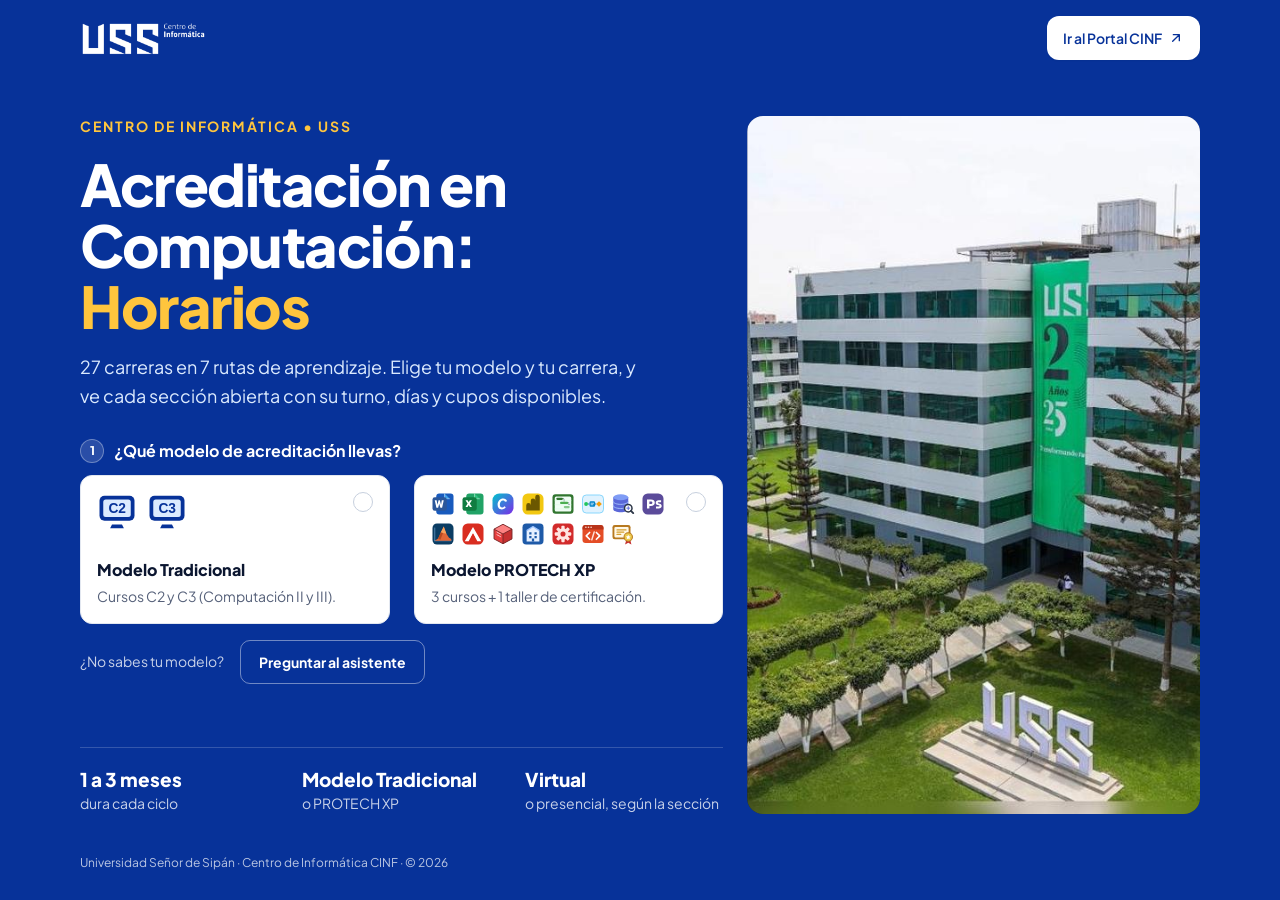
==== commit 77f41d15: "feat(portal): cards simetricas, titulos dinamicos desde bd y sincronizacion con panel admin" ====
--- a/horarios.html
+++ b/horarios.html
@@ -4,7 +4,7 @@
 <head>
     <meta charset="utf-8" />
     <meta name="viewport" content="width=device-width, initial-scale=1" />
-    <title>Horarios por carrera | Centro de Informática USS</title>
+    <title>Horarios del Centro de Informática USS</title>
     <meta name="description"
         content="Secciones del Centro de Informática USS para tu carrera y ciclo: estado, fechas, turno, días y cupos disponibles." />
     <meta name="page-type" content="service" />
@@ -25,12 +25,16 @@
     <link href="https://fonts.googleapis.com/css2?family=Plus+Jakarta+Sans:wght@400;500;600;700;800&display=swap"
         rel="stylesheet" />
 
-    <link rel="stylesheet" href="assets/css/estilos.css?v=75" />
+    <link rel="stylesheet" href="assets/css/estilos.css?v=80" />
+    <!-- Capa de movimiento (Taste-Skill 2.5): el proxy del portal reenvía /assets/motion/ a esta app -->
+    <link rel="stylesheet" href="assets/motion/motion.css?v=62" />
 </head>
 
 <body>
     <!-- Header institucional modular -->
-    <header id="cinf-header" data-variant="claro" data-portal-url="https://informatica-uss.vercel.app/" data-back-url="index.html" data-back-text="Cambiar carrera o ciclo" data-logo-url="assets/img/logo-uss.png?v=61"></header>
+    <header id="cinf-header" data-variant="claro" data-portal-url="https://informatica-uss.vercel.app/"
+        data-back-url="index.html" data-back-text="Cambiar carrera o ciclo"
+        data-logo-url="assets/img/logo-uss.png?v=61"></header>
     <script src="assets/js/nav-header.js"></script>
 
     <main id="contenido" class="wrap hoja-contenedor-horarios">
@@ -40,6 +44,7 @@
             <div class="banner-carrera__ruta">
                 <span class="banner-carrera__ciclo" id="txt-ciclo-badge"></span>
                 <span class="banner-carrera__duracion" id="txt-duracion-badge"></span>
+                <span class="ciclo-estado" id="txt-estado-ciclo" hidden></span>
                 <span class="banner-carrera__badge" id="txt-ruta-badge">Ruta 2</span>
                 <span class="banner-carrera__categoria" id="txt-ruta-nombre">(Sociales y Leyes)</span>
                 <span class="banner-carrera__modelo-badge" id="txt-modelo-badge">Modelo PROTECH XP</span>
@@ -114,12 +119,75 @@
             </div>
         </section>
 
+        <!-- Pasos de Registro: Guía visual para matricularse (aparece solo al hacer clic en Registrar) -->
+        <section class="seccion-registro" id="registro" aria-labelledby="titulo-registro" hidden>
+            <div class="seccion-registro__encabezado">
+                <div class="seccion-registro__top-barra">
+                    <span class="badge-etiqueta">Proceso de matrícula</span>
+                    <button type="button" class="btn-cerrar-registro" id="btn-cerrar-registro"
+                        aria-label="Cerrar guía de registro">✕ Cerrar</button>
+                </div>
+                <h2 class="seccion-registro__titulo" id="titulo-registro">¿Cómo registrarte en tu curso?</h2>
+                <p class="seccion-registro__subtitulo">Sigue estos sencillos pasos para asegurar tu vacante en el ciclo
+                    seleccionado.</p>
+                <div class="seccion-registro__seleccion" id="registro-seleccion" hidden>
+                    <span>Sección seleccionada:</span>
+                    <strong id="registro-seleccion-texto"></strong>
+                </div>
+            </div>
+
+            <div class="registro-cards">
+                <!-- Card 1 -->
+                <article class="registro-card" data-paso="1">
+                    <div class="registro-card__media">
+                        <img class="registro-card__img" src="assets/img/registro/paso-1.png?v=1"
+                            alt="Paso 1: Acceder al Campus Virtual y seleccionar Centro de Informática" width="1200"
+                            height="750" loading="lazy" />
+                    </div>
+                    <div class="registro-card__cuerpo">
+                        <span class="registro-card__paso">Paso 1</span>
+                        <h3 class="registro-card__titulo">Ingresa a tu Campus Virtual</h3>
+                        <p class="registro-card__texto">Accede con tu usuario institucional, ve a Matrícula en línea y selecciona el botón <strong>USS Centro de Informática</strong>.</p>
+                    </div>
+                </article>
+
+                <!-- Card 2 -->
+                <article class="registro-card" data-paso="2">
+                    <div class="registro-card__media">
+                        <img class="registro-card__img" src="assets/img/registro/paso-2.png?v=1"
+                            alt="Paso 2: Elegir curso, sección PEAD y horario" width="1200" height="750"
+                            loading="lazy" />
+                    </div>
+                    <div class="registro-card__cuerpo">
+                        <span class="registro-card__paso">Paso 2</span>
+                        <h3 class="registro-card__titulo">Elige tu curso y sección</h3>
+                        <p class="registro-card__texto">Ubica la asignatura consultada, confirma tu sección PEAD con cupos y pulsa en <strong>PreMatricularme</strong>.</p>
+                    </div>
+                </article>
+
+                <!-- Card 3 -->
+                <article class="registro-card" data-paso="3">
+                    <div class="registro-card__media">
+                        <img class="registro-card__img" src="assets/img/registro/paso-3.png?v=1"
+                            alt="Paso 3: Confirmar PreMatrícula y aceptar compromiso" width="1200" height="750"
+                            loading="lazy" />
+                    </div>
+                    <div class="registro-card__cuerpo">
+                        <span class="registro-card__paso">Paso 3</span>
+                        <h3 class="registro-card__titulo">Confirma tu inscripción</h3>
+                        <p class="registro-card__texto">Acepta el compromiso de pago del servicio en la ventana de confirmación oficial para asegurar tu vacante.</p>
+                    </div>
+                </article>
+            </div>
+        </section>
+
         <!-- Conoce tu ruta: imágenes oficiales de las rutas PROTECH XP (solo en ese modelo).
              Cerrado por defecto: el estudiante lo abre si quiere ver su ruta. -->
         <details class="conoce-ruta" id="conoce-ruta">
             <summary class="conoce-ruta__summary">
                 <span>
-                    <h2 class="conoce-ruta__titulo" id="titulo-conoce-ruta" data-texto="horarios.conoceRutaTitulo">Conoce tu ruta</h2>
+                    <h2 class="conoce-ruta__titulo" id="titulo-conoce-ruta" data-texto="horarios.conoceRutaTitulo">
+                        Conoce tu ruta</h2>
                     <span class="conoce-ruta__texto" id="conoce-ruta-texto">Llevas 3 cursos de tu ruta en el orden que
                         quieras y
                         terminas con 1 taller de certificación internacional.</span>
@@ -248,12 +316,12 @@
 
     <!-- Datos (Google Drive) y lógica de horarios -->
     <script src="assets/js/config.js?v=49"></script>
-    <script src="assets/js/datos.js?v=57"></script>
-    <script src="assets/js/textos.js?v=2"></script>
-    <script src="assets/js/horarios.js?v=76"></script>
+    <script src="assets/js/datos.js?v=60"></script>
+    <script src="assets/js/textos.js?v=4"></script>
+    <script src="assets/js/horarios.js?v=81"></script>
     <script type="module">
-        // En el portal (informatica-uss.vercel.app) el proxy no reenvía /assets/motion/;
-        // ahí la capa de movimiento se pide directo al deploy de esta app.
+        // En el portal (informatica-uss.vercel.app) motion.js se pide directo al deploy de esta app,
+        // así el import del módulo no depende de la ruta (/consulta-cursos o /consulta-cursos/).
         const raiz = location.hostname === 'informatica-uss.vercel.app' ? 'https://uss-consulta-curso.vercel.app/' : './';
         import(`${raiz}assets/motion/motion.js?v=61`);
     </script>
--- a/assets/css/estilos.css
+++ b/assets/css/estilos.css
@@ -288,6 +288,8 @@
 .nav--sobre-azul {
     position: absolute;
     inset: 0 0 auto 0;
+    --action: var(--uss-oro);
+    --action-ink: var(--ink);
 }
 
 /* Barra clara fija (página de horarios) */
@@ -451,18 +453,21 @@
     margin: 0 0 28px 0;
 }
 
+/* La foto se estira con la columna de texto: arriba y abajo terminan en la misma línea */
 .hero__frame {
     grid-column: 8 / span 5;
     position: relative;
     align-self: stretch;
-    height: min(680px, calc(100svh - var(--nav-h) - 96px));
-    min-height: 440px;
+    /* La foto no empuja la fila: su alto lo pone la columna de texto (o el que sobra en celular) */
+    contain: size;
+    min-height: max(440px, min(680px, calc(100svh - var(--nav-h) - 96px)));
     border-radius: 16px;
     overflow: hidden;
     background: var(--uss-azul-900);
 }
 
 .hero__media {
+    display: block;
     width: 100%;
     height: 100%;
     object-fit: cover;
@@ -533,6 +538,7 @@
     width: 24px;
     height: 24px;
     flex: none;
+    border: 1px solid rgb(255 255 255 / .32);
     border-radius: 50%;
     background: rgb(255 255 255 / .14);
     color: #ffffff;
@@ -738,7 +744,15 @@
 .selector-modelo-grid {
     display: grid;
     grid-template-columns: repeat(2, minmax(0, 1fr));
-    gap: 12px;
+    gap: 16px 24px;
+    align-items: stretch;
+}
+
+/* Tarjetas de modelo simétricas en ancho y alto (50% / 50%), alineadas verticalmente */
+.card-modelo-opcion {
+    display: flex;
+    flex-direction: column;
+    height: 100%;
 }
 
 .card-modelo-opcion__check {
@@ -759,8 +773,11 @@
 .card-modelo-opcion__iconos {
     display: flex;
     flex-wrap: wrap;
+    align-content: flex-start;
+    align-items: center;
     gap: 6px;
-    margin-bottom: 6px;
+    min-height: 54px;
+    margin-bottom: 8px;
     padding-right: 32px; /* deja libre el círculo de selección */
 }
 
@@ -772,6 +789,7 @@
 /* Modelo Tradicional: dos íconos con la sigla (C2, C3), más grandes para que se lea */
 .card-modelo-opcion__iconos--grandes {
     gap: 10px;
+    align-items: center;
 }
 
 .card-modelo-opcion__iconos--grandes img {
@@ -792,11 +810,26 @@
     color: var(--muted);
 }
 
+/* Ayuda bajo el paso 1: se va al elegir un modelo */
+.ayuda-modelo {
+    display: flex;
+    flex-wrap: wrap;
+    align-items: center;
+    gap: 8px 16px;
+    margin: 16px 0 0;
+    font-size: var(--t-sm);
+    color: rgb(255 255 255 / .78);
+}
+
+.hero:has(.card-modelo-opcion[aria-checked="true"]) .ayuda-modelo {
+    display: none;
+}
+
 /* --- Ciclos --- */
 .grid-ciclos-compacto {
     display: grid;
     grid-template-columns: repeat(2, minmax(0, 1fr));
-    gap: 16px 12px;
+    gap: 16px 24px;
     margin-top: 10px;
 }
 
@@ -849,10 +882,10 @@
     display: flex;
     flex-direction: column;
     gap: 2px;
-    padding-right: 76px; /* Espacio para el badge superpuesto */
 }
 
 .ciclo-btn__mes {
+    padding-right: 76px; /* Espacio para el badge superpuesto; fechas y estado usan todo el ancho */
     font-size: var(--t-lg);
     font-weight: 800;
     line-height: 1.2;
@@ -863,6 +896,61 @@
     font-weight: 700;
     color: var(--uss-azul-700);
     letter-spacing: -0.01em;
+}
+
+.ciclo-btn__fechas {
+    display: flex;
+    flex-wrap: wrap;
+    align-items: center;
+    gap: 4px 10px;
+}
+
+/* Estado del ciclo (lo define el Panel Admin): pastilla al lado de las fechas */
+.ciclo-estado {
+    --estado-ink: #3d475c;
+    --estado-bg: #eef0f4;
+    --estado-line: #d5dae3;
+    --estado-punto: currentColor;
+    display: inline-flex;
+    align-items: center;
+    gap: 6px;
+    height: 22px;
+    padding: 0 10px;
+    border-radius: 999px;
+    border: 1px solid var(--estado-line);
+    background: var(--estado-bg);
+    color: var(--estado-ink);
+    font-size: 11px;
+    font-weight: 800;
+    line-height: 1;
+    letter-spacing: .04em;
+    text-transform: uppercase;
+    white-space: nowrap;
+}
+
+.ciclo-estado::before {
+    content: "";
+    flex: none;
+    width: 6px;
+    height: 6px;
+    border-radius: 50%;
+    background: var(--estado-punto);
+}
+
+.ciclo-estado[hidden] {
+    display: none;
+}
+
+/* Seis tonos separados (verde, azul, amarillo, cian, naranja, rojo); texto ≥ 5:1 sobre su fondo */
+.ciclo-estado[data-estado="ACTIVO"] { --estado-ink: #067647; --estado-bg: #e9f9ef; --estado-line: #a6e5c0; --estado-punto: #12b76a; }
+.ciclo-estado[data-estado="PROGRAMADO"] { --estado-ink: #1849a9; --estado-bg: #eef4ff; --estado-line: #b2ccff; --estado-punto: #2e6bf0; }
+.ciclo-estado[data-estado="PENDIENTE"] { --estado-ink: #7a4f00; --estado-bg: #fff8d6; --estado-line: #f5df8a; --estado-punto: #eab308; }
+.ciclo-estado[data-estado="FINALIZADO"] { --estado-ink: #0b6b80; --estado-bg: #e7f8fb; --estado-line: #a5e3ee; --estado-punto: #06aed4; }
+.ciclo-estado[data-estado="PENDIENTE_CIERRE"] { --estado-ink: #a3410b; --estado-bg: #fff1e6; --estado-line: #fbc79e; --estado-punto: #f97316; }
+.ciclo-estado[data-estado="CERRADO"] { --estado-ink: var(--cerrado); --estado-bg: var(--cerrado-bg); --estado-line: #f8c3bd; --estado-punto: #e5372a; }
+
+.banner-carrera__ruta .ciclo-estado {
+    height: 26px;
 }
 
 .ciclo-btn__footer {
@@ -1792,12 +1880,10 @@
 }
 
 @media (max-width: 1100px) {
-    .selector-modelo-grid,
     .grid-ciclos-compacto {
         grid-template-columns: minmax(0, 1fr);
     }
 
-    .hero:has(#vista-ciclos:not([hidden])) .selector-modelo-grid,
     .hero:has(#vista-ciclos:not([hidden])) .grid-ciclos-compacto {
         grid-template-columns: repeat(2, minmax(0, 1fr));
     }
@@ -1823,10 +1909,21 @@
         max-width: 16ch;
     }
 
+    /* La foto toma el alto que sobra hasta el pie: el hero termina justo en el borde de la pantalla */
+    .hero__grid {
+        grid-template-rows: auto 1fr;
+        row-gap: 24px;
+    }
+
     .hero__frame {
-        min-height: 0;
-        height: 260px;
+        min-height: 200px;
         max-height: none;
+    }
+
+    /* Mismo canal de 24 px que la rejilla de 12: cada tarjeta ocupa 6 columnas justas */
+    .selector-modelo-grid {
+        grid-template-columns: repeat(2, minmax(0, 1fr));
+        gap: 16px 24px;
     }
 }
 
@@ -1857,7 +1954,7 @@
     }
 
     .hero__frame {
-        height: clamp(160px, 22svh, 240px);
+        min-height: 140px;
     }
 
     .hero__datos {
@@ -2058,6 +2155,56 @@
     }
 }
 
+/* Laptops de pantalla baja (1366x768, 1024x768): el hero entra entero en la primera pantalla;
+   los tres datos del pie se van antes de quedar cortados por el borde */
+@media (min-width: 992px) and (max-height: 860px) {
+    .hero-text {
+        padding: 24px 0;
+    }
+
+    .hero__datos {
+        display: none;
+    }
+}
+
+/* Celular: la herramienta manda; la foto del campus queda como franja con el alto que sobre */
+@media (max-width: 639px) {
+    .hero-text {
+        padding: 20px 0;
+    }
+
+    .hero__grid {
+        row-gap: 20px;
+    }
+
+    .hero__frame {
+        min-height: 96px;
+        border-radius: 12px;
+    }
+
+    /* PROTECH: dos filas de cuatro íconos, a la altura de los dos de Tradicional */
+    .card-modelo-opcion__iconos {
+        min-height: 45px;
+    }
+
+    .card-modelo-opcion__iconos:not(.card-modelo-opcion__iconos--grandes) {
+        gap: 5px;
+    }
+
+    .card-modelo-opcion__iconos:not(.card-modelo-opcion__iconos--grandes) img {
+        width: 20px;
+        height: 20px;
+    }
+
+    .card-modelo-opcion__iconos img:nth-child(n + 9) {
+        display: none;
+    }
+
+    .hero__pie {
+        padding-bottom: 16px;
+    }
+}
+
 @media (prefers-reduced-motion: reduce) {
     .estado-red__spinner,
     .esqueleto,
@@ -2072,333 +2219,8 @@
 }
 
 
-/* =====================================================================
-   Capa de movimiento Taste-Skill 2.5 (copia literal de assets/motion/motion.css).
-   Va dentro de estilos.css porque el proxy del portal informatica-uss.vercel.app
-   solo reenvía estilos.css; /assets/motion/ no llega a esta app.
-   ===================================================================== */
-
-/*
-  taste-skill motion.css - the micro-interactions a company site has (figma.com, x.ai): one small
-  opt-in layer over system.css and ui/cards.css. Link it after them (data-motion on <html> is optional);
-  load motion.js once (it adds the tab indicator, the number tick and the card loops).
-  The layer is ON as soon as this file is linked: no attribute is needed (a hover shot of a linked card or photo
-  shows the 2px lift and the 1.03 zoom). <html data-motion="off"> switches the whole layer off; data-motion="live"
-  is the number tick in a headless shot (motion.js).
-  references/motion.md says what moves and how fast. Everything here answers the pointer, the
-  keyboard or a number coming into view once, plus the hero's one entrance on load (the end of this
-  file); nothing moves because the page scrolled (that is a dealt moment's job, assets/moments).
-
-  Hover moves sit under (hover: hover) and (pointer: fine): a phone never keeps a stuck hover.
-  Hover out runs 120ms against 150ms in (motion.md, tokens).
-  Under prefers-reduced-motion colours still change and a press still shows; nothing moves or scales.
-*/
-
-:root {
-  --m-in: 150ms;                              /* hover in: buttons, links, nav, tabs */
-  --m-out: 120ms;                             /* hover out */
-  --m-press: 90ms;                            /* a press */
-  --m-panel: 200ms;                           /* a menu or sheet opening */
-  --m-close: 120ms;                           /* a menu closing */
-  --m-slide: 240ms;                           /* an indicator travelling between two tabs or links */
-  --m-image: 600ms;                           /* a photograph scaling inside its mask */
-  --m-image-out: 400ms;                       /* ...and settling back */
-  --m-ease: var(--ease, cubic-bezier(.2, .8, .2, 1)); /* the one UI ease-out (system.css --ease): fast start, soft landing */
-  --m-ease-io: cubic-bezier(.65, 0, .35, 1);  /* the indicator: leaves and lands softly */
-  --m-ease-enter: cubic-bezier(.22, 1, .36, 1); /* an entrance settling: long soft tail, never past its mark */
-  --m-cycle: 3.2s;                            /* one cycle of a card's loop (2.5-4 s) */
-  --m-lift: -2px;
-}
-
-/* ---------------------------------------------------------------- buttons */
-html:not([data-motion="off"]) .btn {
-  position: relative;
-  transition: background-color var(--m-out) var(--m-ease), color var(--m-out) var(--m-ease),
-              border-color var(--m-out) var(--m-ease), box-shadow var(--m-out) var(--m-ease),
-              transform var(--m-press) var(--m-ease);
-}
-/* the tone moves toward the ground: a black button greys a little on white, a white one on black */
-html:not([data-motion="off"]) .btn--primary:hover { background: color-mix(in oklab, var(--action) 84%, var(--bg)); }
-html:not([data-motion="off"]) .btn--secondary:hover {
-  background: color-mix(in oklab, var(--bg) 92%, var(--ink));
-  border-color: color-mix(in oklab, var(--ink) 32%, transparent);
-}
-html:not([data-motion="off"]) .btn:hover { transition-duration: var(--m-in), var(--m-in), var(--m-in), var(--m-in), var(--m-press); }
-html:not([data-motion="off"]) .btn:active { transform: translateY(1px) scale(.985); }
-/* the step: a button rises 1px on hover (2px on the large size) and presses 1px down with a 1.5% shrink on
-   click; pointer only. The text-link secondary (arrow and block looks) keeps its underline and does not step.
-   Reduced motion keeps the colour change only (see the end of this file). */
-@media (hover: hover) and (pointer: fine) {
-  html:not([data-motion="off"]) .btn:hover { transform: translateY(-1px); }
-  html:not([data-motion="off"]) .btn--xl:hover { transform: translateY(-2px); }
-  html:not([data-motion="off"]):is([data-buttons="arrow"], [data-buttons="block"]) .btn--secondary:hover { transform: none; }
-  html:not([data-motion="off"]) .btn:active { transform: translateY(1px) scale(.985); }
-  html:not([data-motion="off"]):is([data-buttons="arrow"], [data-buttons="block"]) .btn--secondary:active { transform: scale(.985); }
-}
-
-/* the arrow: the text arrow (.btn--arrow, .link) nudges 3px; the drawn arrow (.m-arrow) grows its
-   stem and moves its head 3px, the way a good product site's "Learn more" does. The pointer's move
-   only for a fine pointer; keyboard focus shows it anywhere */
-html:not([data-motion="off"]) :is(.btn--arrow, .link)::after { transition: transform var(--m-out) var(--m-ease); }
-html:not([data-motion="off"]) :is(.btn--arrow, .link):focus-visible::after { transform: translateX(3px); transition-duration: var(--m-in); }
-.m-arrow { width: 12px; height: 12px; flex: none; overflow: visible; fill: none; stroke: currentColor; stroke-width: 1.6;
-           stroke-linecap: round; stroke-linejoin: round; }
-.m-arrow__stem { opacity: 0; transform: scaleX(.2); transform-origin: 1px 50%; transform-box: fill-box;
-                 transition: opacity var(--m-out) var(--m-ease), transform var(--m-out) var(--m-ease); }
-.m-arrow__head { transition: transform var(--m-out) var(--m-ease); }
-:is(a, button):focus-visible > .m-arrow .m-arrow__stem { opacity: 1; transform: none; transition-duration: var(--m-in); }
-:is(a, button):focus-visible > .m-arrow .m-arrow__head { transform: translateX(3px); transition-duration: var(--m-in); }
-@media (hover: hover) and (pointer: fine) {
-  html:not([data-motion="off"]) :is(.btn--arrow, .link):hover::after { transform: translateX(3px); transition-duration: var(--m-in); }
-  :is(a, button):hover > .m-arrow .m-arrow__stem { opacity: 1; transform: none; transition-duration: var(--m-in); }
-  :is(a, button):hover > .m-arrow .m-arrow__head { transform: translateX(3px); transition-duration: var(--m-in); }
-}
-
-/* a pill that is a link (the line above a hero headline) */
-html:not([data-motion="off"]) a.pill { transition: background-color var(--m-out) var(--m-ease), border-color var(--m-out) var(--m-ease); }
-html:not([data-motion="off"]) a.pill:hover { background: color-mix(in oklab, var(--card) 90%, var(--ink)); border-color: var(--line-strong); transition-duration: var(--m-in); }
-
-/* ---------------------------------------------------------------- links: an underline that draws */
-/* .link and links in running text: a rest line, and the ink line draws left to right on hover and
-   leaves to the right. A link in a sentence rests on its own colour at 45% (about 3.3:1 on its
-   ground), so it reads as a link even when it is the same colour as the text (WCAG 1.4.1); .link
-   and .m-link carry an arrow or sit alone and rest on the faint hairline */
-html:not([data-motion="off"]) :is(.link, .m-link, p a:not([class]), .footer ul a, .footer .link) {
-  text-decoration: none;
-  background-image: linear-gradient(currentColor, currentColor), linear-gradient(var(--m-rest, var(--line-strong)), var(--m-rest, var(--line-strong)));
-  background-repeat: no-repeat; background-size: 0% 1px, 100% 1px;
-  background-position: right 0 bottom 0, 0 100%;
-  transition: background-size var(--m-out) var(--m-ease), color var(--m-out) var(--m-ease);
-  padding-bottom: 2px;
-}
-/* set on its own rule: the shared rule above is (0,3,1) through :is(.footer .link) and would win */
-html:not([data-motion="off"]) p a:not([class]) { --m-rest: color-mix(in oklab, currentColor 45%, transparent); }
-html:not([data-motion="off"]) :is(.footer ul a, .m-link--bare):not(:hover, :focus-visible) { background-size: 0% 1px, 0% 1px; }
-html:not([data-motion="off"]) :is(.link, .m-link, p a:not([class]), .footer ul a, .footer .link):is(:hover, :focus-visible) {
-  background-size: 100% 1px, 100% 1px; background-position: left 0 bottom 0, 0 100%; transition-duration: var(--m-in);
-}
-/* the link's arrow is not underlined: the line runs under the words only */
-html:not([data-motion="off"]) .link { background-size: 0% 1px, calc(100% - 1em - var(--s-2)) 1px; }
-html:not([data-motion="off"]) .link:is(:hover, :focus-visible) { background-size: calc(100% - 1em - var(--s-2)) 1px, calc(100% - 1em - var(--s-2)) 1px; }
-html:not([data-motion="off"]) .link, html:not([data-motion="off"]) .link:is(:hover, :focus-visible) { background-position: 0 100%, 0 100%; }
-html:not([data-motion="off"]) .footer ul a:hover { color: var(--ink); }
-
-/* ---------------------------------------------------------------- navigation */
-/* the nav words take no pill (ST-08, ST-11): system.css draws the underline under a word from the left on hover and focus, and
-   takes it away to the right; the page you are on keeps its still bar (system.css draws it, at the same inset) */
-@media (min-width: 1024px) {
-  /* the full-width panel: fades and settles 6px in 200ms with its columns together (one surface, read
-     as one); it closes in 120ms. While one menu is open, the next word swaps the panel at once
-     (motion.js .m-menu-open) */
-  html:not([data-motion="off"]) .nav__menu {
-    transform: translateY(-6px);
-    transition: opacity var(--m-close) var(--m-ease), transform var(--m-close) var(--m-ease), visibility 0s linear var(--m-close);
-  }
-  html:not([data-motion="off"]) .nav__item:is(:hover, :focus-within) > .nav__menu {
-    transition: opacity var(--m-panel) var(--m-ease) 150ms, transform var(--m-panel) var(--m-ease) 150ms, visibility 0s linear 150ms;
-  }
-  /* .m-menu-open comes on when the first panel starts to show (150ms): from then the next word swaps
-     the panel at once. Duration and delay go to 0, the properties stay listed, so the panel that is
-     still fading in finishes its own 200ms instead of snapping */
-  html:not([data-motion="off"]) .nav.m-menu-open .nav__menu,
-  html:not([data-motion="off"]) .nav.m-menu-open .nav__item:is(:hover, :focus-within) > .nav__menu { transition-duration: 0s; transition-delay: 0s; }
-  html:not([data-motion="off"]) .menu-col a { transition: color var(--m-out) var(--m-ease); }
-  html:not([data-motion="off"]) .menu-col a:hover { transition-duration: var(--m-in); }
-  html:not([data-motion="off"]) .menu-card .panel { transition: border-color var(--m-out) var(--m-ease); }
-}
-/* the phone sheet slides in 8px and fades (system.js opens it) */
-@media (max-width: 1023px) {
-  html:not([data-motion="off"]) .nav.is-open .nav__links { transition: opacity var(--m-panel) var(--m-ease), transform var(--m-panel) var(--m-ease); }
-  @starting-style { html:not([data-motion="off"]) .nav.is-open .nav__links { opacity: 0; transform: translateY(-8px); } }
-}
-
-/* ---------------------------------------------------------------- tabs: the indicator slides */
-html:not([data-motion="off"]) .tabs.m-has-ind { position: relative; isolation: isolate; }
-html:not([data-motion="off"]) .tabs.m-has-ind .tab { position: relative; z-index: 1; }
-html:not([data-motion="off"]) .tabs.m-has-ind .tab[aria-selected="true"] { background: transparent; border-color: transparent; }
-/* the pill takes its new size at once and travels by transform alone (motion.js: it starts scaled to
-   the old tab's size at the old place and settles to scale 1 at the new one), so nothing is laid out
-   again while it moves and its corners are true at rest */
-.m-tab-ind {
-  position: absolute; left: 0; top: 0; z-index: 0; width: var(--w, 0px); height: var(--h, 0px);
-  border-radius: var(--r-btn); background: var(--ink); pointer-events: none;
-  transform: translate(var(--x, 0px), var(--y, 0px)) scale(var(--sx, 1), var(--sy, 1)); transform-origin: 0 0;
-  transition: transform var(--m-slide) var(--m-ease-io);
-}
-.m-tab-ind.is-jump { transition: none; }
-html:not([data-motion="off"]) .tab { transition: color var(--m-slide) var(--m-ease), border-color var(--m-out) var(--m-ease), background-color var(--m-out) var(--m-ease); }
-
-/* ---------------------------------------------------------------- focus */
-/* the ring (system.css) is drawn in full in the frame the focus lands; no transition */
-
-/* ---------------------------------------------------------------- cards: a 2px lift */
-/* the card rises 2px, its border and shadow deepen; a card without its own box (.card--open) lifts
-   its panel. Never tilts, flips or follows the pointer */
-html:not([data-motion="off"]) .card:not(.card--open, .card--plan) {
-  transition: transform var(--m-out) var(--m-ease), border-color var(--m-out) var(--m-ease), box-shadow var(--m-out) var(--m-ease);
-}
-html:not([data-motion="off"]) .card--open > .panel { transition: transform var(--m-out) var(--m-ease), box-shadow var(--m-out) var(--m-ease); }
-@media (hover: hover) and (pointer: fine) {
-  html:not([data-motion="off"]) .card:not(.card--open, .card--plan, .m-nolift):hover {
-    transform: translateY(var(--m-lift));
-    border-color: color-mix(in oklab, var(--ink) 16%, transparent);
-    /* the shadow is deeper on a dark card (its lightness l): about .2 on white, .64 on near-black */
-    box-shadow: inset 0 1px 0 var(--c-hi, transparent), 0 1px 2px rgb(0 0 0 / .06),
-                0 14px 32px -18px oklch(from var(--card, #fff) 0 0 0 / calc(0.75 - l * 0.55));
-    transition-duration: 180ms;
-  }
-  html:not([data-motion="off"]) .card--open:not(.m-nolift):hover > .panel {
-    transform: translateY(var(--m-lift)); box-shadow: 0 14px 32px -18px oklch(from var(--bg, #fff) 0 0 0 / calc(0.75 - l * 0.55)); transition-duration: 180ms;
-  }
-}
-
-/* ---------------------------------------------------------------- photographs: 1.03 inside the mask */
-/* a photograph in a link or a linked card grows 3% inside its own mask (the frame, the tile, a .m-zoom wrapper);
-   the mask clips it, so the box never moves. .m-zoom is the hook for any other photograph: wrap it. */
-.m-zoom { overflow: clip; }
-html:not([data-motion="off"]) :is(.frame__img, .tile__media > img, .m-zoom img, .m-zoom > video) {
-  transition: transform var(--m-image-out) var(--m-ease);
-}
-@media (hover: hover) and (pointer: fine) {
-  html:not([data-motion="off"]) :is(a, .card:has(a), .m-zoom):hover :is(.frame__img, .tile__media > img),
-  html:not([data-motion="off"]) .m-zoom:hover :is(img, video) { transform: scale(1.03); transition-duration: var(--m-image); }
-}
-
-/* ---------------------------------------------------------------- inputs, switches, checks */
-html:not([data-motion="off"]) .field :is(input, select, textarea), .m-input {
-  transition: border-color var(--m-out) var(--m-ease), box-shadow var(--m-out) var(--m-ease), background-color var(--m-out) var(--m-ease);
-}
-html:not([data-motion="off"]) .field :is(input, select, textarea):hover, .m-input:hover { border-color: color-mix(in oklab, var(--ink) 48%, transparent); }
-html:not([data-motion="off"]) .field :is(input, select, textarea):focus, .m-input:focus {
-  /* the field's own ring in place of the outline: a 2px line in --action (3:1 on the ground) and a soft halo,
-     there at once like every focus ring (the hover's fade does not apply to focus) */
-  outline: none; border-color: var(--action);
-  box-shadow: 0 0 0 1px var(--action), 0 0 0 4px color-mix(in oklab, var(--action) 20%, transparent); transition-duration: 0s;
-}
-/* a switch: <button class="m-switch" role="switch" aria-checked="false" aria-label="..."></button>
-   (motion.js flips aria-checked on click unless the page handles it). The knob slides in 180ms and
-   stretches 4px while pressed, both by transform (a scaleX from its left edge; on, the 12px shift
-   keeps its right edge where it rests). The off track is ink at 48% (3.3:1 or more against the knob
-   and the ground, the 3:1 a control needs) */
-.m-switch {
-  position: relative; flex: none; width: 40px; height: 24px; padding: 0; border: 0; border-radius: 999px; cursor: pointer;
-  background: color-mix(in oklab, var(--ink) 48%, var(--bg));
-  transition: background-color 180ms var(--m-ease);
-}
-.m-switch::before {
-  content: ""; position: absolute; left: 3px; top: 3px; width: 18px; height: 18px; border-radius: 999px;
-  background: var(--bg); box-shadow: 0 1px 3px rgb(0 0 0 / .25);
-  transform-origin: 0 50%; transition: transform 180ms var(--m-ease);
-}
-.m-switch[aria-checked="true"] { background: var(--action); }
-.m-switch[aria-checked="true"]::before { transform: translateX(16px); background: var(--action-ink); }
-.m-switch:active::before { transform: scaleX(1.22); transition-duration: var(--m-press); }
-.m-switch[aria-checked="true"]:active::before { transform: translateX(12px) scaleX(1.22); }
-.m-switch:hover:not([aria-checked="true"]) { background: color-mix(in oklab, var(--ink) 58%, var(--bg)); }
-/* a check box: <input type="checkbox" class="m-check">, the tick fades in as it grows from 70% to full size, 160ms */
-.m-check {
-  appearance: none; -webkit-appearance: none; flex: none; margin: 0; width: 20px; height: 20px; border-radius: 6px; cursor: pointer;
-  border: 1px solid color-mix(in oklab, var(--ink) 48%, var(--bg)); background: var(--bg) no-repeat center / 14px 14px;
-  display: inline-grid; place-items: center;
-  transition: background-color var(--m-in) var(--m-ease), border-color var(--m-in) var(--m-ease);
-}
-.m-check::before {
-  content: ""; width: 10px; height: 6px; margin-top: -2px; border: solid var(--action-ink); border-width: 0 0 2px 2px;
-  opacity: 0; transform: rotate(-45deg) scale(.7); transform-origin: 50% 50%;
-  transition: transform 160ms var(--m-ease), opacity 100ms var(--m-ease);
-}
-.m-check:hover:not(:checked) { border-color: color-mix(in oklab, var(--ink) 64%, var(--bg)); }
-.m-check:checked { background-color: var(--action); border-color: var(--action); }
-.m-check:checked::before { opacity: 1; transform: rotate(-45deg) scale(1); }
-
-/* ---------------------------------------------------------------- FAQ
-   Every answer stays open (ST-47, system.css): nothing here opens, closes or animates its height. */
-
-/* ---------------------------------------------------------------- numbers that tick once */
-[data-m-count] { font-variant-numeric: tabular-nums; }
-
-/* ---------------------------------------------------------------- loops inside a card's panel */
-/* a CSS loop the page writes inside [data-m-loop] runs one cycle in --m-cycle (2.5-4 s) and repeats
-   while on screen; motion.js pauses it off screen and restarts it on hover (motion.md) */
-[data-m-loop] { --m-cycle: 3.2s; --m-still: 0.6; --m-safe: 48px; }
-/* the pause button (a 32px disc 12px in from the bottom-right corner) gets a clear band: content in
-   the flow ends --m-safe (48px) above the bottom edge, and a fading stage dissolves above that band,
-   never under the button. Size the panel so the loop's subject sits above the fade */
-[data-m-loop]:not(:has(> .stage)) { padding-bottom: var(--m-safe); }
-[data-m-loop] > .stage:is(.stage--fade-b, .stage--fade-br) { bottom: var(--m-safe); }
-/* on a phone (as ui.js does) and under reduced motion a loop holds its finished picture: the frame at
-   --m-still (0-1) of the cycle, set on the loop where the picture is complete */
-@media (max-width: 639px) {
-  [data-m-loop] * { animation-duration: var(--m-cycle) !important; animation-delay: calc(-1 * var(--m-still) * var(--m-cycle)) !important;
-                    animation-play-state: paused !important; }
-}
-[data-m-loop].is-m-off *, [data-m-loop].is-m-paused * { animation-play-state: paused !important; }
-
-/* ---------------------------------------------------------------- the hero's entrance */
-/* Once on load the hero enters (motion.js enter(), motion.md): the h1 line by line out of word masks,
-   then its lead, each button and its facts 60ms apart, the picture settling; about 1.1 s.
-   Markup: data-enter on the hero <section> and the one head line that sets html.m-enter before the
-   first paint (with its 700ms safety mark, m-enter-done). Only the words wait, and only in that window
-   until motion.js takes over (.is-entering): no script, reduced motion, print and data-motion="off"
-   show the hero as written; a script later than the mark finds the words fading in here.
-   The pictures (a photograph, a window, the collage) are never hidden, so nothing blinks or flashes
-   the hero's ground: a photograph waits at 1.05 and a window or collage at .98, by the scale property
-   (it composes with any transform of their own), and they settle by transition as soon as the
-   entrance starts or the mark passes. */
-@media screen and (prefers-reduced-motion: no-preference) {
-  html.m-enter:not(.m-enter-done, [data-motion="off"]) .hero[data-enter]:not([data-enter="off"], .is-entering, .is-entered)
-    :is(h1, h1 ~ *, :has(> h1) ~ *, :has(~ h1)):not([data-enter-media], .hero__bg, .hero__media, .hero__stage, .hero__art, .hero__window, .hero-visual, .ly-collage,
-         :has([data-enter-media], .hero__bg, .hero__media, .hero__stage, .hero__art, .hero__window, .hero-visual, .ly-collage)) { opacity: 0; }
-  /* the mark passed before motion.js arrived: the words fade in instead of appearing at once */
-  html.m-enter.m-enter-done:not([data-motion="off"]) .hero[data-enter]:not([data-enter="off"], .is-entering, .is-entered)
-    :is(h1, h1 ~ *, :has(> h1) ~ *, :has(~ h1)) { transition: opacity 400ms var(--m-ease); }
-  /* the settle: a photograph from 1.05 inside its frame (the hero clips one of its own), anything else from .98 */
-  html.m-enter:not([data-motion="off"]) .hero[data-enter]:not([data-enter="off"], .is-still)
-    :is(:is([data-enter-media], .hero__bg, .hero__media, .hero__stage, .hero__art, .hero__window, .hero-visual, .ly-collage):is(img, picture, video),
-        :is([data-enter-media], .hero__bg, .hero__media, .hero__stage, .hero__art, .hero__window, .hero-visual, .ly-collage) > :is(img, picture, video, .frame__img)) {
-    transition: scale 1100ms var(--m-ease-enter), clip-path 1100ms var(--m-ease-enter);
-  }
-  /* the clip's resting value, kept below the waiting rule's weight so that one wins while it applies */
-  .hero[data-enter] :is([data-enter-media], .hero__bg, .hero__media, .hero__stage, .hero__art, .hero__window, .hero-visual, .ly-collage):is(img, picture, video) { clip-path: inset(0); }
-  html.m-enter:not([data-motion="off"]) .hero[data-enter]:not([data-enter="off"], .is-still)
-    :is([data-enter-media], .hero__bg, .hero__media, .hero__stage, .hero__art, .hero__window, .hero-visual, .ly-collage):not(img, picture, video, :has(> :is(img, picture, video, .frame__img))) {
-    transition: scale 900ms var(--m-ease-enter);
-  }
-  html.m-enter:not(.m-enter-done, [data-motion="off"]) .hero[data-enter]:not([data-enter="off"], .is-entering, .is-entered)
-    :is(:is([data-enter-media], .hero__bg, .hero__media, .hero__stage, .hero__art, .hero__window, .hero-visual, .ly-collage):is(img, picture, video),
-        :is([data-enter-media], .hero__bg, .hero__media, .hero__stage, .hero__art, .hero__window, .hero-visual, .ly-collage) > :is(img, picture, video, .frame__img)) { scale: 1.05; }
-  html.m-enter:not(.m-enter-done, [data-motion="off"]) .hero[data-enter]:not([data-enter="off"], .is-entering, .is-entered)
-    :is([data-enter-media], .hero__bg, .hero__media, .hero__stage, .hero__art, .hero__window, .hero-visual, .ly-collage):is(img, picture, video) { clip-path: inset(2.381%); }   /* a picture that is itself the media (a band under the header, a full-bleed layer) has no frame: its own clip keeps it inside its box while larger, (1 - 1/1.05) / 2 */
-  html.m-enter:not(.m-enter-done, [data-motion="off"]) .hero[data-enter]:not([data-enter="off"], .is-entering, .is-entered)
-    :is([data-enter-media], .hero__bg, .hero__media, .hero__stage, .hero__art, .hero__window, .hero-visual, .ly-collage):not(img, picture, video, :has(> :is(img, picture, video, .frame__img))) { scale: .98; }
-  html.m-enter:not([data-motion="off"]) .hero[data-enter]:not([data-enter="off"], .is-entered) { overflow: clip; }
-}
-/* while it runs: each word of the h1 in its own mask (the masks go when the h1 gets its own nodes back) */
-.hero[data-enter] .m-w { display: inline-block; overflow: clip; vertical-align: top; padding-bottom: .12em; margin-bottom: -.12em; }
-.hero[data-enter] .m-w__in { display: inline-block; }
-
-/* ---------------------------------------------------------------- reduced motion */
-@media (prefers-reduced-motion: reduce) {
-  html:not([data-motion="off"]) .card:hover, html:not([data-motion="off"]) .card--open:hover > .panel,
-  html:not([data-motion="off"]) :is(a, .card:has(a), .m-zoom):hover :is(.frame__img, .tile__media > img, img, video),
-  html:not([data-motion="off"]) .btn:is(:hover, :active), html:not([data-motion="off"]) :is(.btn--arrow, .link):hover::after,
-  :is(a, button):hover > .m-arrow :is(.m-arrow__head, .m-arrow__stem) { transform: none !important; }
-  .m-arrow__stem { opacity: 1; transform: none; }
-  html:not([data-motion="off"]) .nav__menu { transform: none !important; }
-  /* the controls keep their state and their colour change, without travel: the tab pill and the switch
-     knob jump, the tick fades in at full size, the underline is drawn at once */
-  .m-tab-ind { transition: none; }
-  .m-switch::before { transition-property: background-color; }
-  .m-switch:active::before { transform: none; }
-  .m-switch[aria-checked="true"]::before, .m-switch[aria-checked="true"]:active::before { transform: translateX(16px); }
-  .m-check::before { transform: rotate(-45deg) scale(1); transition-property: opacity; }
-  html:not([data-motion="off"]) :is(.link, .m-link, p a:not([class]), .footer ul a, .footer .link) { transition-property: color, opacity, background-color, border-color; }
-  /* a press still shows, as a deeper tone instead of a move */
-  html:not([data-motion="off"]) .btn--primary:active { background: color-mix(in oklab, var(--action) 74%, var(--bg)); }
-  html:not([data-motion="off"]) .btn--secondary:active { background: color-mix(in oklab, var(--bg) 86%, var(--ink)); }
-  [data-m-loop] * { animation-duration: var(--m-cycle) !important; animation-iteration-count: infinite !important;
-                    animation-delay: calc(-1 * var(--m-still) * var(--m-cycle)) !important; animation-play-state: paused !important; }
-}
+/* La capa de movimiento (Taste-Skill 2.5) se enlaza aparte: assets/motion/motion.css en el <head>.
+   El proxy de informatica-uss.vercel.app ya reenvía /consulta-cursos/assets/motion/ a esta app. */
 
 /* Portada: si la lista de carreras hace bajar la página, debajo del hero sigue el azul (no una franja gris) */
 body:has(.hero[data-enter]) {
@@ -2709,3 +2531,241 @@
         display: inline;
     }
 }
+
+/* ==========================================================================
+   Sección de Registro y Guía de 3 Pasos
+   ========================================================================== */
+.seccion-registro {
+    margin-top: 40px;
+    padding-top: 32px;
+    border-top: 1px solid var(--line);
+    scroll-margin-top: 24px;
+}
+
+.seccion-registro[hidden] {
+    display: none !important;
+}
+
+.seccion-registro:not([hidden]) {
+    animation: aparecer-registro 280ms var(--ease) forwards;
+}
+
+@keyframes aparecer-registro {
+    from {
+        opacity: 0;
+        transform: translateY(14px);
+    }
+    to {
+        opacity: 1;
+        transform: translateY(0);
+    }
+}
+
+.seccion-registro__encabezado {
+    text-align: center;
+    max-width: 640px;
+    margin: 0 auto 32px;
+}
+
+.seccion-registro__top-barra {
+    display: flex;
+    align-items: center;
+    justify-content: space-between;
+    margin-bottom: 12px;
+}
+
+.btn-cerrar-registro {
+    background: transparent;
+    border: 1px solid var(--line);
+    color: var(--muted);
+    font-size: 12px;
+    font-weight: 600;
+    padding: 4px 12px;
+    border-radius: 9999px;
+    cursor: pointer;
+    transition: all 140ms var(--ease);
+}
+
+.btn-cerrar-registro:hover {
+    background: var(--surface);
+    color: var(--ink);
+    border-color: #cbd5e1;
+    transform: translateY(-1px);
+}
+
+.badge-etiqueta {
+    display: inline-block;
+    font-size: 11px;
+    font-weight: 700;
+    text-transform: uppercase;
+    letter-spacing: 0.06em;
+    color: var(--uss-azul-700);
+    background: #eef2ff;
+    padding: 4px 12px;
+    border-radius: 9999px;
+    margin-bottom: 10px;
+}
+
+.seccion-registro__titulo {
+    font-size: clamp(22px, 2.5vw, 28px);
+    font-weight: 800;
+    color: var(--ink);
+    letter-spacing: -0.02em;
+    margin: 0 0 10px;
+    line-height: 1.25;
+}
+
+.seccion-registro__subtitulo {
+    font-size: var(--t-sm);
+    color: var(--muted);
+    margin: 0;
+    line-height: 1.5;
+}
+
+.seccion-registro__seleccion {
+    display: inline-flex;
+    align-items: center;
+    gap: 8px;
+    margin-top: 16px;
+    padding: 8px 18px;
+    background: #ecfdf5;
+    border: 1px solid #a7f3d0;
+    border-radius: 9999px;
+    font-size: 13px;
+    color: #065f46;
+    animation: tenue-brillo 2s ease-in-out;
+}
+
+.seccion-registro__seleccion strong {
+    color: #047857;
+    font-weight: 700;
+}
+
+/* Grilla de 3 cards en desktop */
+.registro-cards {
+    display: grid;
+    grid-template-columns: repeat(3, 1fr);
+    gap: 24px;
+    margin-bottom: 40px;
+}
+
+.registro-card {
+    background: var(--surface);
+    border: 1px solid var(--line);
+    border-radius: var(--r-card, 16px);
+    overflow: hidden;
+    display: flex;
+    flex-direction: column;
+    box-shadow: 0 1px 3px rgba(0, 0, 0, 0.03);
+    transition: transform 160ms var(--ease), box-shadow 160ms var(--ease), border-color 160ms var(--ease);
+}
+
+.registro-card:hover {
+    transform: translateY(-2px);
+    box-shadow: 0 12px 28px -4px rgba(7, 50, 153, 0.08);
+    border-color: #cbd5e1;
+}
+
+.registro-card__media {
+    position: relative;
+    width: 100%;
+    aspect-ratio: 16 / 10;
+    background: #f1f5f9;
+    overflow: hidden;
+    display: flex;
+    align-items: center;
+    justify-content: center;
+    border-bottom: 1px solid var(--line);
+}
+
+.registro-card__placeholder {
+    display: flex;
+    flex-direction: column;
+    align-items: center;
+    justify-content: center;
+    gap: 8px;
+    width: 100%;
+    height: 100%;
+    background: linear-gradient(135deg, #f8fafc 0%, #eef2f6 100%);
+}
+
+.registro-card__num {
+    font-size: 36px;
+    font-weight: 800;
+    color: #94a3b8;
+    line-height: 1;
+    letter-spacing: -0.04em;
+}
+
+.registro-card__media-tag {
+    font-size: 11px;
+    font-weight: 700;
+    color: #64748b;
+    background: rgba(255, 255, 255, 0.9);
+    padding: 3px 10px;
+    border-radius: 9999px;
+    border: 1px solid rgba(0, 0, 0, 0.06);
+    letter-spacing: 0.02em;
+}
+
+.registro-card__img {
+    width: 100%;
+    height: 100%;
+    object-fit: cover;
+    display: block;
+    transition: transform 200ms ease;
+}
+
+.registro-card:hover .registro-card__img {
+    transform: scale(1.02);
+}
+
+.registro-card__cuerpo {
+    padding: 20px 22px 24px;
+    display: flex;
+    flex-direction: column;
+    gap: 8px;
+    flex: 1;
+}
+
+.registro-card__paso {
+    font-size: 11px;
+    font-weight: 700;
+    text-transform: uppercase;
+    letter-spacing: 0.06em;
+    color: var(--uss-azul);
+}
+
+.registro-card__titulo {
+    font-size: 16px;
+    font-weight: 700;
+    color: var(--ink);
+    margin: 0;
+    letter-spacing: -0.01em;
+    line-height: 1.35;
+}
+
+.registro-card__texto {
+    font-size: 13px;
+    color: var(--muted);
+    line-height: 1.55;
+    margin: 0;
+}
+
+/* En mobile: una sola columna */
+@media (max-width: 768px) {
+    .registro-cards {
+        grid-template-columns: 1fr;
+        gap: 16px;
+        margin-bottom: 28px;
+    }
+
+    .seccion-registro__encabezado {
+        text-align: left;
+        margin-bottom: 22px;
+    }
+
+    .registro-card__cuerpo {
+        padding: 16px 18px 20px;
+    }
+}
--- a/assets/motion/motion.css
+++ b/assets/motion/motion.css
@@ -0,0 +1,321 @@
+/*
+  taste-skill motion.css - the micro-interactions a company site has (figma.com, x.ai): one small
+  opt-in layer over system.css and ui/cards.css. Link it after them (data-motion on <html> is optional);
+  load motion.js once (it adds the tab indicator, the number tick and the card loops).
+  The layer is ON as soon as this file is linked: no attribute is needed (a hover shot of a linked card or photo
+  shows the 2px lift and the 1.03 zoom). <html data-motion="off"> switches the whole layer off; data-motion="live"
+  is the number tick in a headless shot (motion.js).
+  references/motion.md says what moves and how fast. Everything here answers the pointer, the
+  keyboard or a number coming into view once, plus the hero's one entrance on load (the end of this
+  file); nothing moves because the page scrolled (that is a dealt moment's job, assets/moments).
+
+  Hover moves sit under (hover: hover) and (pointer: fine): a phone never keeps a stuck hover.
+  Hover out runs 120ms against 150ms in (motion.md, tokens).
+  Under prefers-reduced-motion colours still change and a press still shows; nothing moves or scales.
+*/
+
+:root {
+  --m-in: 150ms;                              /* hover in: buttons, links, nav, tabs */
+  --m-out: 120ms;                             /* hover out */
+  --m-press: 90ms;                            /* a press */
+  --m-panel: 200ms;                           /* a menu or sheet opening */
+  --m-close: 120ms;                           /* a menu closing */
+  --m-slide: 240ms;                           /* an indicator travelling between two tabs or links */
+  --m-image: 600ms;                           /* a photograph scaling inside its mask */
+  --m-image-out: 400ms;                       /* ...and settling back */
+  --m-ease: var(--ease, cubic-bezier(.2, .8, .2, 1)); /* the one UI ease-out (system.css --ease): fast start, soft landing */
+  --m-ease-io: cubic-bezier(.65, 0, .35, 1);  /* the indicator: leaves and lands softly */
+  --m-ease-enter: cubic-bezier(.22, 1, .36, 1); /* an entrance settling: long soft tail, never past its mark */
+  --m-cycle: 3.2s;                            /* one cycle of a card's loop (2.5-4 s) */
+  --m-lift: -2px;
+}
+
+/* ---------------------------------------------------------------- buttons */
+html:not([data-motion="off"]) .btn {
+  position: relative;
+  transition: background-color var(--m-out) var(--m-ease), color var(--m-out) var(--m-ease),
+              border-color var(--m-out) var(--m-ease), box-shadow var(--m-out) var(--m-ease),
+              transform var(--m-press) var(--m-ease);
+}
+/* the tone moves toward the ground: a black button greys a little on white, a white one on black */
+html:not([data-motion="off"]) .btn--primary:hover { background: color-mix(in oklab, var(--action) 84%, var(--bg)); }
+html:not([data-motion="off"]) .btn--secondary:hover {
+  background: color-mix(in oklab, var(--bg) 92%, var(--ink));
+  border-color: color-mix(in oklab, var(--ink) 32%, transparent);
+}
+html:not([data-motion="off"]) .btn:hover { transition-duration: var(--m-in), var(--m-in), var(--m-in), var(--m-in), var(--m-press); }
+html:not([data-motion="off"]) .btn:active { transform: translateY(1px) scale(.985); }
+/* the step: a button rises 1px on hover (2px on the large size) and presses 1px down with a 1.5% shrink on
+   click; pointer only. The text-link secondary (arrow and block looks) keeps its underline and does not step.
+   Reduced motion keeps the colour change only (see the end of this file). */
+@media (hover: hover) and (pointer: fine) {
+  html:not([data-motion="off"]) .btn:hover { transform: translateY(-1px); }
+  html:not([data-motion="off"]) .btn--xl:hover { transform: translateY(-2px); }
+  html:not([data-motion="off"]):is([data-buttons="arrow"], [data-buttons="block"]) .btn--secondary:hover { transform: none; }
+  html:not([data-motion="off"]) .btn:active { transform: translateY(1px) scale(.985); }
+  html:not([data-motion="off"]):is([data-buttons="arrow"], [data-buttons="block"]) .btn--secondary:active { transform: scale(.985); }
+}
+
+/* the arrow: the text arrow (.btn--arrow, .link) nudges 3px; the drawn arrow (.m-arrow) grows its
+   stem and moves its head 3px, the way a good product site's "Learn more" does. The pointer's move
+   only for a fine pointer; keyboard focus shows it anywhere */
+html:not([data-motion="off"]) :is(.btn--arrow, .link)::after { transition: transform var(--m-out) var(--m-ease); }
+html:not([data-motion="off"]) :is(.btn--arrow, .link):focus-visible::after { transform: translateX(3px); transition-duration: var(--m-in); }
+.m-arrow { width: 12px; height: 12px; flex: none; overflow: visible; fill: none; stroke: currentColor; stroke-width: 1.6;
+           stroke-linecap: round; stroke-linejoin: round; }
+.m-arrow__stem { opacity: 0; transform: scaleX(.2); transform-origin: 1px 50%; transform-box: fill-box;
+                 transition: opacity var(--m-out) var(--m-ease), transform var(--m-out) var(--m-ease); }
+.m-arrow__head { transition: transform var(--m-out) var(--m-ease); }
+:is(a, button):focus-visible > .m-arrow .m-arrow__stem { opacity: 1; transform: none; transition-duration: var(--m-in); }
+:is(a, button):focus-visible > .m-arrow .m-arrow__head { transform: translateX(3px); transition-duration: var(--m-in); }
+@media (hover: hover) and (pointer: fine) {
+  html:not([data-motion="off"]) :is(.btn--arrow, .link):hover::after { transform: translateX(3px); transition-duration: var(--m-in); }
+  :is(a, button):hover > .m-arrow .m-arrow__stem { opacity: 1; transform: none; transition-duration: var(--m-in); }
+  :is(a, button):hover > .m-arrow .m-arrow__head { transform: translateX(3px); transition-duration: var(--m-in); }
+}
+
+/* a pill that is a link (the line above a hero headline) */
+html:not([data-motion="off"]) a.pill { transition: background-color var(--m-out) var(--m-ease), border-color var(--m-out) var(--m-ease); }
+html:not([data-motion="off"]) a.pill:hover { background: color-mix(in oklab, var(--card) 90%, var(--ink)); border-color: var(--line-strong); transition-duration: var(--m-in); }
+
+/* ---------------------------------------------------------------- links: an underline that draws */
+/* .link and links in running text: a rest line, and the ink line draws left to right on hover and
+   leaves to the right. A link in a sentence rests on its own colour at 45% (about 3.3:1 on its
+   ground), so it reads as a link even when it is the same colour as the text (WCAG 1.4.1); .link
+   and .m-link carry an arrow or sit alone and rest on the faint hairline */
+html:not([data-motion="off"]) :is(.link, .m-link, p a:not([class]), .footer ul a, .footer .link) {
+  text-decoration: none;
+  background-image: linear-gradient(currentColor, currentColor), linear-gradient(var(--m-rest, var(--line-strong)), var(--m-rest, var(--line-strong)));
+  background-repeat: no-repeat; background-size: 0% 1px, 100% 1px;
+  background-position: right 0 bottom 0, 0 100%;
+  transition: background-size var(--m-out) var(--m-ease), color var(--m-out) var(--m-ease);
+  padding-bottom: 2px;
+}
+/* set on its own rule: the shared rule above is (0,3,1) through :is(.footer .link) and would win */
+html:not([data-motion="off"]) p a:not([class]) { --m-rest: color-mix(in oklab, currentColor 45%, transparent); }
+html:not([data-motion="off"]) :is(.footer ul a, .m-link--bare):not(:hover, :focus-visible) { background-size: 0% 1px, 0% 1px; }
+html:not([data-motion="off"]) :is(.link, .m-link, p a:not([class]), .footer ul a, .footer .link):is(:hover, :focus-visible) {
+  background-size: 100% 1px, 100% 1px; background-position: left 0 bottom 0, 0 100%; transition-duration: var(--m-in);
+}
+/* the link's arrow is not underlined: the line runs under the words only */
+html:not([data-motion="off"]) .link { background-size: 0% 1px, calc(100% - 1em - var(--s-2)) 1px; }
+html:not([data-motion="off"]) .link:is(:hover, :focus-visible) { background-size: calc(100% - 1em - var(--s-2)) 1px, calc(100% - 1em - var(--s-2)) 1px; }
+html:not([data-motion="off"]) .link, html:not([data-motion="off"]) .link:is(:hover, :focus-visible) { background-position: 0 100%, 0 100%; }
+html:not([data-motion="off"]) .footer ul a:hover { color: var(--ink); }
+
+/* ---------------------------------------------------------------- navigation */
+/* the nav words take no pill (ST-08, ST-11): system.css draws the underline under a word from the left on hover and focus, and
+   takes it away to the right; the page you are on keeps its still bar (system.css draws it, at the same inset) */
+@media (min-width: 1024px) {
+  /* the full-width panel: fades and settles 6px in 200ms with its columns together (one surface, read
+     as one); it closes in 120ms. While one menu is open, the next word swaps the panel at once
+     (motion.js .m-menu-open) */
+  html:not([data-motion="off"]) .nav__menu {
+    transform: translateY(-6px);
+    transition: opacity var(--m-close) var(--m-ease), transform var(--m-close) var(--m-ease), visibility 0s linear var(--m-close);
+  }
+  html:not([data-motion="off"]) .nav__item:is(:hover, :focus-within) > .nav__menu {
+    transition: opacity var(--m-panel) var(--m-ease) 150ms, transform var(--m-panel) var(--m-ease) 150ms, visibility 0s linear 150ms;
+  }
+  /* .m-menu-open comes on when the first panel starts to show (150ms): from then the next word swaps
+     the panel at once. Duration and delay go to 0, the properties stay listed, so the panel that is
+     still fading in finishes its own 200ms instead of snapping */
+  html:not([data-motion="off"]) .nav.m-menu-open .nav__menu,
+  html:not([data-motion="off"]) .nav.m-menu-open .nav__item:is(:hover, :focus-within) > .nav__menu { transition-duration: 0s; transition-delay: 0s; }
+  html:not([data-motion="off"]) .menu-col a { transition: color var(--m-out) var(--m-ease); }
+  html:not([data-motion="off"]) .menu-col a:hover { transition-duration: var(--m-in); }
+  html:not([data-motion="off"]) .menu-card .panel { transition: border-color var(--m-out) var(--m-ease); }
+}
+/* the phone sheet slides in 8px and fades (system.js opens it) */
+@media (max-width: 1023px) {
+  html:not([data-motion="off"]) .nav.is-open .nav__links { transition: opacity var(--m-panel) var(--m-ease), transform var(--m-panel) var(--m-ease); }
+  @starting-style { html:not([data-motion="off"]) .nav.is-open .nav__links { opacity: 0; transform: translateY(-8px); } }
+}
+
+/* ---------------------------------------------------------------- tabs: the indicator slides */
+html:not([data-motion="off"]) .tabs.m-has-ind { position: relative; isolation: isolate; }
+html:not([data-motion="off"]) .tabs.m-has-ind .tab { position: relative; z-index: 1; }
+html:not([data-motion="off"]) .tabs.m-has-ind .tab[aria-selected="true"] { background: transparent; border-color: transparent; }
+/* the pill takes its new size at once and travels by transform alone (motion.js: it starts scaled to
+   the old tab's size at the old place and settles to scale 1 at the new one), so nothing is laid out
+   again while it moves and its corners are true at rest */
+.m-tab-ind {
+  position: absolute; left: 0; top: 0; z-index: 0; width: var(--w, 0px); height: var(--h, 0px);
+  border-radius: var(--r-btn); background: var(--ink); pointer-events: none;
+  transform: translate(var(--x, 0px), var(--y, 0px)) scale(var(--sx, 1), var(--sy, 1)); transform-origin: 0 0;
+  transition: transform var(--m-slide) var(--m-ease-io);
+}
+.m-tab-ind.is-jump { transition: none; }
+html:not([data-motion="off"]) .tab { transition: color var(--m-slide) var(--m-ease), border-color var(--m-out) var(--m-ease), background-color var(--m-out) var(--m-ease); }
+
+/* ---------------------------------------------------------------- focus */
+/* the ring (system.css) is drawn in full in the frame the focus lands; no transition */
+
+/* ---------------------------------------------------------------- cards: a 2px lift */
+/* the card rises 2px, its border and shadow deepen; a card without its own box (.card--open) lifts
+   its panel. Never tilts, flips or follows the pointer */
+html:not([data-motion="off"]) .card:not(.card--open, .card--plan) {
+  transition: transform var(--m-out) var(--m-ease), border-color var(--m-out) var(--m-ease), box-shadow var(--m-out) var(--m-ease);
+}
+html:not([data-motion="off"]) .card--open > .panel { transition: transform var(--m-out) var(--m-ease), box-shadow var(--m-out) var(--m-ease); }
+@media (hover: hover) and (pointer: fine) {
+  html:not([data-motion="off"]) .card:not(.card--open, .card--plan, .m-nolift):hover {
+    transform: translateY(var(--m-lift));
+    border-color: color-mix(in oklab, var(--ink) 16%, transparent);
+    /* the shadow is deeper on a dark card (its lightness l): about .2 on white, .64 on near-black */
+    box-shadow: inset 0 1px 0 var(--c-hi, transparent), 0 1px 2px rgb(0 0 0 / .06),
+                0 14px 32px -18px oklch(from var(--card, #fff) 0 0 0 / calc(0.75 - l * 0.55));
+    transition-duration: 180ms;
+  }
+  html:not([data-motion="off"]) .card--open:not(.m-nolift):hover > .panel {
+    transform: translateY(var(--m-lift)); box-shadow: 0 14px 32px -18px oklch(from var(--bg, #fff) 0 0 0 / calc(0.75 - l * 0.55)); transition-duration: 180ms;
+  }
+}
+
+/* ---------------------------------------------------------------- photographs: 1.03 inside the mask */
+/* a photograph in a link or a linked card grows 3% inside its own mask (the frame, the tile, a .m-zoom wrapper);
+   the mask clips it, so the box never moves. .m-zoom is the hook for any other photograph: wrap it. */
+.m-zoom { overflow: clip; }
+html:not([data-motion="off"]) :is(.frame__img, .tile__media > img, .m-zoom img, .m-zoom > video) {
+  transition: transform var(--m-image-out) var(--m-ease);
+}
+@media (hover: hover) and (pointer: fine) {
+  html:not([data-motion="off"]) :is(a, .card:has(a), .m-zoom):hover :is(.frame__img, .tile__media > img),
+  html:not([data-motion="off"]) .m-zoom:hover :is(img, video) { transform: scale(1.03); transition-duration: var(--m-image); }
+}
+
+/* ---------------------------------------------------------------- inputs, switches, checks */
+html:not([data-motion="off"]) .field :is(input, select, textarea), .m-input {
+  transition: border-color var(--m-out) var(--m-ease), box-shadow var(--m-out) var(--m-ease), background-color var(--m-out) var(--m-ease);
+}
+html:not([data-motion="off"]) .field :is(input, select, textarea):hover, .m-input:hover { border-color: color-mix(in oklab, var(--ink) 48%, transparent); }
+html:not([data-motion="off"]) .field :is(input, select, textarea):focus, .m-input:focus {
+  /* the field's own ring in place of the outline: a 2px line in --action (3:1 on the ground) and a soft halo,
+     there at once like every focus ring (the hover's fade does not apply to focus) */
+  outline: none; border-color: var(--action);
+  box-shadow: 0 0 0 1px var(--action), 0 0 0 4px color-mix(in oklab, var(--action) 20%, transparent); transition-duration: 0s;
+}
+/* a switch: <button class="m-switch" role="switch" aria-checked="false" aria-label="..."></button>
+   (motion.js flips aria-checked on click unless the page handles it). The knob slides in 180ms and
+   stretches 4px while pressed, both by transform (a scaleX from its left edge; on, the 12px shift
+   keeps its right edge where it rests). The off track is ink at 48% (3.3:1 or more against the knob
+   and the ground, the 3:1 a control needs) */
+.m-switch {
+  position: relative; flex: none; width: 40px; height: 24px; padding: 0; border: 0; border-radius: 999px; cursor: pointer;
+  background: color-mix(in oklab, var(--ink) 48%, var(--bg));
+  transition: background-color 180ms var(--m-ease);
+}
+.m-switch::before {
+  content: ""; position: absolute; left: 3px; top: 3px; width: 18px; height: 18px; border-radius: 999px;
+  background: var(--bg); box-shadow: 0 1px 3px rgb(0 0 0 / .25);
+  transform-origin: 0 50%; transition: transform 180ms var(--m-ease);
+}
+.m-switch[aria-checked="true"] { background: var(--action); }
+.m-switch[aria-checked="true"]::before { transform: translateX(16px); background: var(--action-ink); }
+.m-switch:active::before { transform: scaleX(1.22); transition-duration: var(--m-press); }
+.m-switch[aria-checked="true"]:active::before { transform: translateX(12px) scaleX(1.22); }
+.m-switch:hover:not([aria-checked="true"]) { background: color-mix(in oklab, var(--ink) 58%, var(--bg)); }
+/* a check box: <input type="checkbox" class="m-check">, the tick fades in as it grows from 70% to full size, 160ms */
+.m-check {
+  appearance: none; -webkit-appearance: none; flex: none; margin: 0; width: 20px; height: 20px; border-radius: 6px; cursor: pointer;
+  border: 1px solid color-mix(in oklab, var(--ink) 48%, var(--bg)); background: var(--bg) no-repeat center / 14px 14px;
+  display: inline-grid; place-items: center;
+  transition: background-color var(--m-in) var(--m-ease), border-color var(--m-in) var(--m-ease);
+}
+.m-check::before {
+  content: ""; width: 10px; height: 6px; margin-top: -2px; border: solid var(--action-ink); border-width: 0 0 2px 2px;
+  opacity: 0; transform: rotate(-45deg) scale(.7); transform-origin: 50% 50%;
+  transition: transform 160ms var(--m-ease), opacity 100ms var(--m-ease);
+}
+.m-check:hover:not(:checked) { border-color: color-mix(in oklab, var(--ink) 64%, var(--bg)); }
+.m-check:checked { background-color: var(--action); border-color: var(--action); }
+.m-check:checked::before { opacity: 1; transform: rotate(-45deg) scale(1); }
+
+/* ---------------------------------------------------------------- FAQ
+   Every answer stays open (ST-47, system.css): nothing here opens, closes or animates its height. */
+
+/* ---------------------------------------------------------------- numbers that tick once */
+[data-m-count] { font-variant-numeric: tabular-nums; }
+
+/* ---------------------------------------------------------------- loops inside a card's panel */
+/* a CSS loop the page writes inside [data-m-loop] runs one cycle in --m-cycle (2.5-4 s) and repeats
+   while on screen; motion.js pauses it off screen and restarts it on hover (motion.md) */
+[data-m-loop] { --m-cycle: 3.2s; --m-still: 0.6; --m-safe: 48px; }
+/* the pause button (a 32px disc 12px in from the bottom-right corner) gets a clear band: content in
+   the flow ends --m-safe (48px) above the bottom edge, and a fading stage dissolves above that band,
+   never under the button. Size the panel so the loop's subject sits above the fade */
+[data-m-loop]:not(:has(> .stage)) { padding-bottom: var(--m-safe); }
+[data-m-loop] > .stage:is(.stage--fade-b, .stage--fade-br) { bottom: var(--m-safe); }
+/* on a phone (as ui.js does) and under reduced motion a loop holds its finished picture: the frame at
+   --m-still (0-1) of the cycle, set on the loop where the picture is complete */
+@media (max-width: 639px) {
+  [data-m-loop] * { animation-duration: var(--m-cycle) !important; animation-delay: calc(-1 * var(--m-still) * var(--m-cycle)) !important;
+                    animation-play-state: paused !important; }
+}
+[data-m-loop].is-m-off *, [data-m-loop].is-m-paused * { animation-play-state: paused !important; }
+
+/* ---------------------------------------------------------------- the hero's entrance */
+/* Once on load the hero enters (motion.js enter(), motion.md): the h1 line by line out of word masks,
+   then its lead, each button and its facts 60ms apart, the picture settling; about 1.1 s.
+   Markup: data-enter on the hero <section> and the one head line that sets html.m-enter before the
+   first paint (with its 700ms safety mark, m-enter-done). Only the words wait, and only in that window
+   until motion.js takes over (.is-entering): no script, reduced motion, print and data-motion="off"
+   show the hero as written; a script later than the mark finds the words fading in here.
+   The pictures (a photograph, a window, the collage) are never hidden, so nothing blinks or flashes
+   the hero's ground: a photograph waits at 1.05 and a window or collage at .98, by the scale property
+   (it composes with any transform of their own), and they settle by transition as soon as the
+   entrance starts or the mark passes. */
+@media screen and (prefers-reduced-motion: no-preference) {
+  html.m-enter:not(.m-enter-done, [data-motion="off"]) .hero[data-enter]:not([data-enter="off"], .is-entering, .is-entered)
+    :is(h1, h1 ~ *, :has(> h1) ~ *, :has(~ h1)):not([data-enter-media], .hero__bg, .hero__media, .hero__stage, .hero__art, .hero__window, .hero-visual, .ly-collage,
+         :has([data-enter-media], .hero__bg, .hero__media, .hero__stage, .hero__art, .hero__window, .hero-visual, .ly-collage)) { opacity: 0; }
+  /* the mark passed before motion.js arrived: the words fade in instead of appearing at once */
+  html.m-enter.m-enter-done:not([data-motion="off"]) .hero[data-enter]:not([data-enter="off"], .is-entering, .is-entered)
+    :is(h1, h1 ~ *, :has(> h1) ~ *, :has(~ h1)) { transition: opacity 400ms var(--m-ease); }
+  /* the settle: a photograph from 1.05 inside its frame (the hero clips one of its own), anything else from .98 */
+  html.m-enter:not([data-motion="off"]) .hero[data-enter]:not([data-enter="off"], .is-still)
+    :is(:is([data-enter-media], .hero__bg, .hero__media, .hero__stage, .hero__art, .hero__window, .hero-visual, .ly-collage):is(img, picture, video),
+        :is([data-enter-media], .hero__bg, .hero__media, .hero__stage, .hero__art, .hero__window, .hero-visual, .ly-collage) > :is(img, picture, video, .frame__img)) {
+    transition: scale 1100ms var(--m-ease-enter), clip-path 1100ms var(--m-ease-enter);
+  }
+  /* the clip's resting value, kept below the waiting rule's weight so that one wins while it applies */
+  .hero[data-enter] :is([data-enter-media], .hero__bg, .hero__media, .hero__stage, .hero__art, .hero__window, .hero-visual, .ly-collage):is(img, picture, video) { clip-path: inset(0); }
+  html.m-enter:not([data-motion="off"]) .hero[data-enter]:not([data-enter="off"], .is-still)
+    :is([data-enter-media], .hero__bg, .hero__media, .hero__stage, .hero__art, .hero__window, .hero-visual, .ly-collage):not(img, picture, video, :has(> :is(img, picture, video, .frame__img))) {
+    transition: scale 900ms var(--m-ease-enter);
+  }
+  html.m-enter:not(.m-enter-done, [data-motion="off"]) .hero[data-enter]:not([data-enter="off"], .is-entering, .is-entered)
+    :is(:is([data-enter-media], .hero__bg, .hero__media, .hero__stage, .hero__art, .hero__window, .hero-visual, .ly-collage):is(img, picture, video),
+        :is([data-enter-media], .hero__bg, .hero__media, .hero__stage, .hero__art, .hero__window, .hero-visual, .ly-collage) > :is(img, picture, video, .frame__img)) { scale: 1.05; }
+  html.m-enter:not(.m-enter-done, [data-motion="off"]) .hero[data-enter]:not([data-enter="off"], .is-entering, .is-entered)
+    :is([data-enter-media], .hero__bg, .hero__media, .hero__stage, .hero__art, .hero__window, .hero-visual, .ly-collage):is(img, picture, video) { clip-path: inset(2.381%); }   /* a picture that is itself the media (a band under the header, a full-bleed layer) has no frame: its own clip keeps it inside its box while larger, (1 - 1/1.05) / 2 */
+  html.m-enter:not(.m-enter-done, [data-motion="off"]) .hero[data-enter]:not([data-enter="off"], .is-entering, .is-entered)
+    :is([data-enter-media], .hero__bg, .hero__media, .hero__stage, .hero__art, .hero__window, .hero-visual, .ly-collage):not(img, picture, video, :has(> :is(img, picture, video, .frame__img))) { scale: .98; }
+  html.m-enter:not([data-motion="off"]) .hero[data-enter]:not([data-enter="off"], .is-entered) { overflow: clip; }
+}
+/* while it runs: each word of the h1 in its own mask (the masks go when the h1 gets its own nodes back) */
+.hero[data-enter] .m-w { display: inline-block; overflow: clip; vertical-align: top; padding-bottom: .12em; margin-bottom: -.12em; }
+.hero[data-enter] .m-w__in { display: inline-block; }
+
+/* ---------------------------------------------------------------- reduced motion */
+@media (prefers-reduced-motion: reduce) {
+  html:not([data-motion="off"]) .card:hover, html:not([data-motion="off"]) .card--open:hover > .panel,
+  html:not([data-motion="off"]) :is(a, .card:has(a), .m-zoom):hover :is(.frame__img, .tile__media > img, img, video),
+  html:not([data-motion="off"]) .btn:is(:hover, :active), html:not([data-motion="off"]) :is(.btn--arrow, .link):hover::after,
+  :is(a, button):hover > .m-arrow :is(.m-arrow__head, .m-arrow__stem) { transform: none !important; }
+  .m-arrow__stem { opacity: 1; transform: none; }
+  html:not([data-motion="off"]) .nav__menu { transform: none !important; }
+  /* the controls keep their state and their colour change, without travel: the tab pill and the switch
+     knob jump, the tick fades in at full size, the underline is drawn at once */
+  .m-tab-ind { transition: none; }
+  .m-switch::before { transition-property: background-color; }
+  .m-switch:active::before { transform: none; }
+  .m-switch[aria-checked="true"]::before, .m-switch[aria-checked="true"]:active::before { transform: translateX(16px); }
+  .m-check::before { transform: rotate(-45deg) scale(1); transition-property: opacity; }
+  html:not([data-motion="off"]) :is(.link, .m-link, p a:not([class]), .footer ul a, .footer .link) { transition-property: color, opacity, background-color, border-color; }
+  /* a press still shows, as a deeper tone instead of a move */
+  html:not([data-motion="off"]) .btn--primary:active { background: color-mix(in oklab, var(--action) 74%, var(--bg)); }
+  html:not([data-motion="off"]) .btn--secondary:active { background: color-mix(in oklab, var(--bg) 86%, var(--ink)); }
+  [data-m-loop] * { animation-duration: var(--m-cycle) !important; animation-iteration-count: infinite !important;
+                    animation-delay: calc(-1 * var(--m-still) * var(--m-cycle)) !important; animation-play-state: paused !important; }
+}
